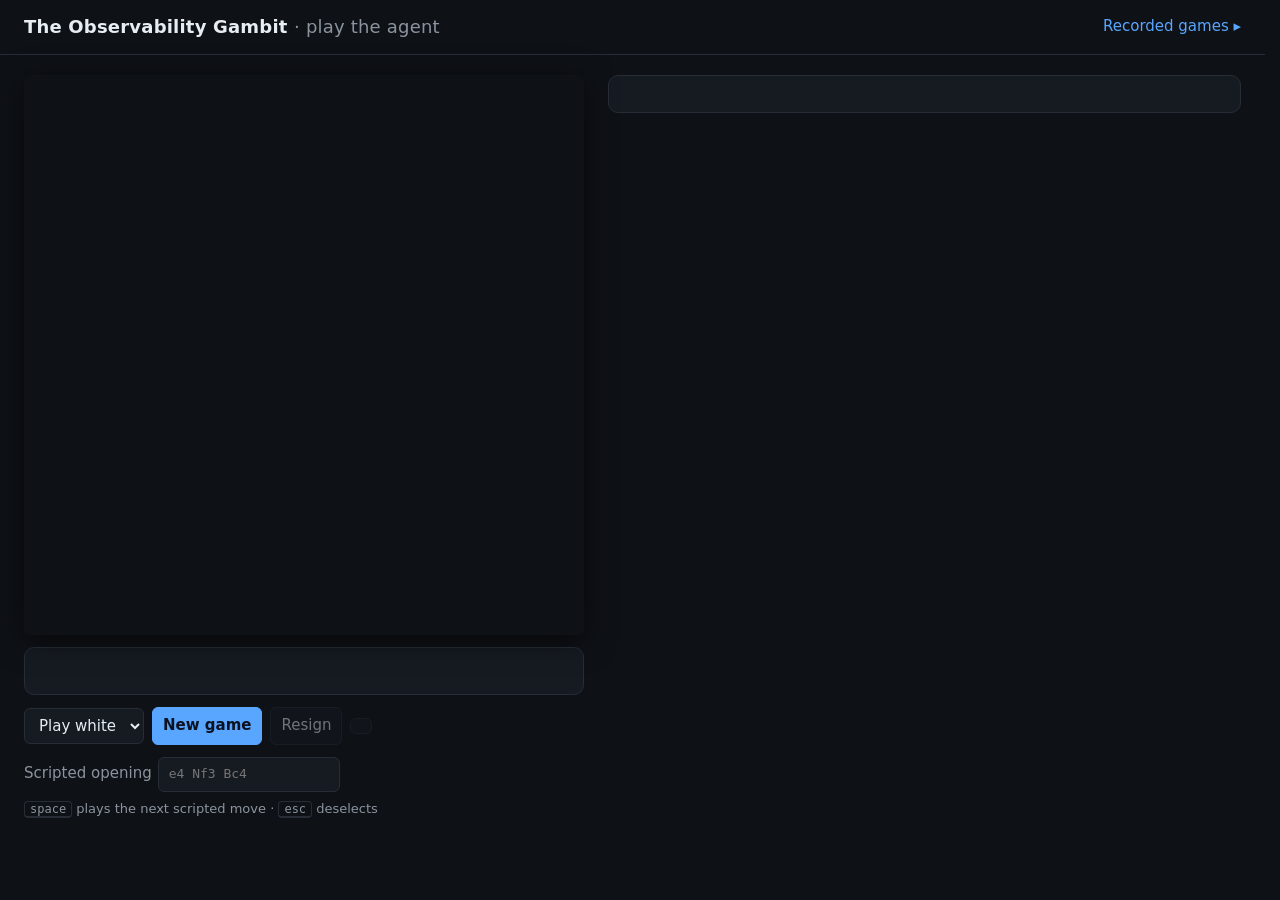
==== internal/web/static/live.html @ bf9d66a7 "feat(live): shared-deployment limits, model choice, player label and /healthz Human mode gains, all " ====
<!doctype html>
<html lang="en">
<head>
<meta charset="utf-8">
<meta name="viewport" content="width=device-width, initial-scale=1">
<title>Observability Gambit · play the agent</title>
<style>
  html { scrollbar-gutter: stable; }
  :root {
    --bg: #0e1116; --panel: #161b22; --line: #262d36; --text: #e6edf3; --muted: #8b949e;
    --light-sq: #d9d4c7; --dark-sq: #7a8b6f; --accent: #58a6ff;
    --best: #3fb950; --good: #8fbc8f; --inaccuracy: #e3b341; --mistake: #f0883e; --blunder: #f85149;
  }
  * { box-sizing: border-box; }
  body { margin: 0; background: var(--bg); color: var(--text); font: 15px/1.45 ui-sans-serif, system-ui, -apple-system, "Segoe UI", sans-serif; }
  header { display: flex; align-items: center; gap: 12px 16px; padding: 14px 24px; border-bottom: 1px solid var(--line); flex-wrap: wrap; }
  h1 { font-size: 18px; margin: 0; letter-spacing: .2px; }
  h1 span { color: var(--muted); font-weight: 400; }
  select, button, input[type=text] { background: var(--panel); color: var(--text); border: 1px solid var(--line); border-radius: 6px; padding: 7px 10px; font: inherit; }
  button, select { cursor: pointer; }
  button:hover:not(:disabled), select:hover { border-color: var(--accent); }
  button:disabled { opacity: .45; cursor: default; }
  button.primary { background: var(--accent); color: #0b1220; border-color: var(--accent); font-weight: 600; }
  button.danger:hover:not(:disabled) { border-color: var(--blunder); color: var(--blunder); }
  input[type=text] { width: 14em; font-family: ui-monospace, SFMono-Regular, Menlo, monospace; font-size: 13px; }
  a.link { color: var(--accent); text-decoration: none; }
  a.link:hover { text-decoration: underline; }
  .badge { padding: 2px 8px; border-radius: 999px; font-size: 12px; font-weight: 600; text-transform: uppercase; letter-spacing: .5px; }
  .mock { background: #5a1e1e; color: #ffb3ad; }
  .muted { color: var(--muted); }
  .spacer { margin-left: auto; }
  main { display: grid; grid-template-columns: min(560px, 100%) minmax(0, 1fr); gap: 24px; padding: 20px 24px; }
  @media (max-width: 900px) { main { grid-template-columns: minmax(0, 1fr); } }

  #board { position: relative; display: grid; grid-template-columns: repeat(8, minmax(0, 1fr)); grid-template-rows: repeat(8, minmax(0, 1fr)); aspect-ratio: 1; width: 100%; container-type: inline-size; border-radius: 6px; overflow: hidden; box-shadow: 0 6px 30px #0008; }
  .sq { position: relative; display: flex; align-items: center; justify-content: center; font-size: 9.5cqw; user-select: none; }
  .sq.l { background: var(--light-sq); } .sq.d { background: var(--dark-sq); }
  .sq.mine.can { cursor: pointer; }
  .sq.last::after { content: ""; position: absolute; inset: 0; background: #f7e36a66; }
  .sq.sel::after { content: ""; position: absolute; inset: 0; background: #58a6ff88; }
  .sq.target { cursor: pointer; }
  .sq.target::before { content: ""; position: absolute; width: 28%; height: 28%; border-radius: 50%; background: #0b122055; z-index: 3; }
  .sq.target.cap::before { width: 90%; height: 90%; background: none; border: 5px solid #0b122055; }
  .sq.hint::before { content: ""; position: absolute; inset: 3px; border: 4px solid var(--accent); border-radius: 4px; z-index: 2; animation: pulse 1.4s ease-in-out infinite; }
  @keyframes pulse { 50% { opacity: .25; } }
  @media (prefers-reduced-motion: reduce) { .sq.hint::before { animation: none; } }
  .pc { position: relative; z-index: 1; line-height: 1; }
  .pc.w { color: #fff; text-shadow: 0 0 2px #000, 0 0 2px #000, 0 1px 3px #000c; }
  .pc.b { color: #111; text-shadow: 0 0 2px #fff6; }
  .coord { position: absolute; font-size: 11px; color: #0007; left: 3px; top: 1px; font-weight: 600; }
  #board.locked .sq { cursor: default; }
  #promo { position: absolute; inset: 0; z-index: 10; display: flex; align-items: center; justify-content: center; gap: 10px; background: #0b122088; }
  #promo[hidden] { display: none; }
  #promo button { font-size: 9cqw; line-height: 1; padding: 6px 14px; }

  .status { margin-top: 12px; padding: 12px 14px; border-radius: 10px; border: 1px solid var(--line); background: var(--panel); min-height: 3.2em; }
  .status .big { font-size: 20px; font-weight: 700; }
  .status.you { border-color: var(--accent); }
  .status.think { border-color: var(--mistake); }
  .status.over { border-color: var(--best); }
  .status.bad { border-color: var(--blunder); background: #f851491a; }
  .controls { display: flex; gap: 8px; margin-top: 12px; align-items: center; flex-wrap: wrap; }
  .controls label { display: inline-flex; gap: 6px; align-items: center; }

  .panel { background: var(--panel); border: 1px solid var(--line); border-radius: 10px; padding: 18px; min-width: 0; overflow-wrap: anywhere; }
  .movehead { display: flex; align-items: baseline; gap: 12px; flex-wrap: wrap; }
  .san { font-size: 34px; font-weight: 700; }
  .who { color: var(--muted); }
  .cls { font-size: 13px; padding: 3px 10px; border-radius: 999px; font-weight: 700; text-transform: uppercase; color: #0b1220; }
  .cls.pending { background: transparent; color: var(--muted); border: 1px dashed var(--line); animation: pulse 1.4s ease-in-out infinite; }
  .clock { font-size: 40px; font-weight: 700; font-variant-numeric: tabular-nums; }
  .bar { position: relative; height: 12px; background: #0b0f14; border-radius: 6px; overflow: hidden; border: 1px solid var(--line); margin: 8px 0 14px; }
  .bar i { position: absolute; inset: 0 auto 0 0; background: var(--accent); width: 0; transition: width .2s linear; }
  .bar.warn i { background: var(--mistake); } .bar.crit i { background: var(--blunder); }
  .chips { display: flex; flex-wrap: wrap; gap: 6px; margin: 8px 0 14px; }
  .chip { background: #0b0f14; border: 1px solid var(--line); border-radius: 6px; padding: 4px 8px; font-size: 13px; font-variant-numeric: tabular-nums; }
  .chip b { color: var(--muted); font-weight: 500; margin-right: 4px; }
  .chip.hot { border-color: var(--mistake); color: var(--mistake); }
  .reasoning { white-space: pre-wrap; overflow-wrap: anywhere; background: #0b0f14; border: 1px solid var(--line); border-radius: 8px; padding: 10px 12px; max-height: 180px; overflow: auto; font: 13px/1.5 ui-monospace, SFMono-Regular, Menlo, monospace; color: #c9d1d9; }
  .callout { margin: 10px 0; padding: 10px 12px; border-radius: 8px; border: 1px solid var(--mistake); background: #f0883e1a; }
  .callout.bad { border-color: var(--blunder); background: #f851491a; }
  .traceid { font: 12px ui-monospace, SFMono-Regular, Menlo, monospace; color: var(--muted); }
  a.trace { color: var(--accent); text-decoration: none; font-weight: 600; }
  a.trace:hover { text-decoration: underline; }
  .trace.wait { color: var(--muted); font-weight: 500; }

  .moves { margin-top: 18px; display: grid; grid-template-columns: 3em 1fr 1fr; gap: 2px 8px; font-size: 14px; }
  .moves .n { color: var(--muted); text-align: right; }
  .moves button { text-align: left; padding: 3px 8px; border-radius: 6px; border-color: transparent; background: transparent; font-variant-numeric: tabular-nums; }
  .moves button.agent { cursor: pointer; } .moves button.human { cursor: default; }
  .moves button.sel { border-color: var(--accent); }
  .dot { display: inline-block; width: 9px; height: 9px; border-radius: 50%; margin-right: 6px; background: var(--muted); }

  #toast { position: fixed; left: 50%; bottom: 24px; transform: translateX(-50%); max-width: min(520px, 92vw); padding: 10px 16px; border-radius: 8px; background: #3a1414; border: 1px solid var(--blunder); color: #ffd7d3; z-index: 20; }
  #toast.info { background: #12243a; border-color: var(--accent); color: #cfe4ff; }
  #toast[hidden] { display: none; }
  #conn { padding: 8px 24px; background: #5a3a12; color: #ffd9a8; border-bottom: 1px solid var(--mistake); }
  #conn[hidden] { display: none; }
  kbd { border: 1px solid var(--line); border-bottom-width: 2px; border-radius: 4px; padding: 0 5px; font-size: 12px; color: var(--muted); }
</style>
</head>
<body>
<header>
  <h1>The Observability Gambit <span>· play the agent</span></h1>
  <span id="modelBadge" class="muted"></span>
  <span id="mockBadge" class="badge mock" hidden>Mock model · not a result</span>
  <a class="link spacer" href="index.html">Recorded games ▸</a>
</header>
<div id="conn" role="alert" hidden></div>

<main>
  <div>
    <div id="board" aria-label="Chess board" class="locked"><div id="promo" hidden></div></div>
    <div id="status" class="status" role="status" aria-live="polite"></div>
    <div class="controls">
      <select id="color" aria-label="Your colour"><option value="white">Play white</option><option value="black">Play black</option></select>
      <select id="model" aria-label="Which model you play against" hidden></select>
      <button id="newGame" class="primary">New game</button>
      <button id="resign" class="danger" disabled>Resign</button>
      <button id="scripted" disabled></button>
    </div>
    <div class="controls">
      <label class="muted">Scripted opening <input type="text" id="script" placeholder="e4 Nf3 Bc4" aria-label="Scripted opening moves"></label>
      <span class="muted" style="font-size:13px"><kbd>space</kbd> plays the next scripted move · <kbd>esc</kbd> deselects</span>
    </div>
  </div>

  <div>
    <div class="panel" id="panel"></div>
    <div class="moves" id="moves"></div>
  </div>
</main>
<div id="toast" hidden role="alert"></div>

<script>
const START = "rnbqkbnr/pppppppp/8/8/8/8/PPPPPPPP/RNBQKBNR w KQkq - 0 1";
const GLYPH = { k: "♚", q: "♛", r: "♜", b: "♝", n: "♞", p: "♟" };
const CLASS_COLOR = { best: "var(--best)", good: "var(--good)", inaccuracy: "var(--inaccuracy)", mistake: "var(--mistake)", blunder: "var(--blunder)" };
const EVENTS = ["game_started", "human_turn", "human_moved", "agent_thinking", "agent_progress", "agent_moved", "agent_graded", "game_over", "game_saved", "notice", "error"];
const $ = (s) => document.querySelector(s);
const esc = (s) => String(s ?? "").replace(/[&<>"]/g, c => ({ "&": "&amp;", "<": "&lt;", ">": "&gt;", '"': "&quot;" }[c]));

let cfg = {}, live = {};
let S = fresh();
let es = null;

function fresh() {
  return { id: null, humanColor: "white", agentColor: "black", fen: START, legal: {}, myTurn: false, sel: null, last: null,
           plies: [], agent: {}, graded: {}, thinking: null, follow: true, picked: null, hint: null, scripted: "",
           over: null, saved: null, error: null, timeoutMS: 0, sending: false };
}

async function init() {
  cfg = await (await fetch("api/config")).json();
  live = cfg.live || {};
  if (!live.info) {
    $("#status").innerHTML = `<div class="big">Human mode is off</div><div class="muted">Start the server with <code>gambit serve --live</code> (see the README) to play the agent.</div>`;
    $("#newGame").disabled = true; $("#color").disabled = true; $("#script").disabled = true;
    renderBoard(); return;
  }
  const models = live.info.models || [];
  if (models.length > 1) {
    // A shared deployment offers an allow-list: the player picks the opponent per game.
    const sel = $("#model");
    sel.innerHTML = models.map(m => `<option value="${esc(m.id)}">Play against ${esc(m.label)}</option>`).join("");
    sel.value = live.info.default_model;
    sel.hidden = false;
    const tip = () => { const m = models.find(x => x.id === sel.value); $("#modelBadge").textContent = m ? `${m.provider} / ${m.model}` : ""; };
    sel.addEventListener("change", tip); tip();
  } else {
    $("#modelBadge").textContent = `${live.info.provider} / ${live.info.model}`;
  }
  if (live.info.mock) $("#mockBadge").hidden = false;
  $("#script").value = (live.info.script || []).join(" ");
  const q = new URLSearchParams(location.search);
  if (q.get("game")) connect(q.get("game"));
  else { renderBoard(); render(); say("Press <b>New game</b> to start.", ""); }
  setInterval(tick, 250);
}

// ---------- server communication ----------

async function api(path, body) {
  const r = await fetch(path, { method: "POST", headers: { "Content-Type": "application/json" }, body: JSON.stringify(body || {}) });
  let j = {};
  try { j = await r.json(); } catch (_) {}
  if (!r.ok) throw Object.assign(new Error(j.error || r.statusText), { status: r.status });
  return j;
}

async function newGame() {
  const tokens = $("#script").value.split(/[\s,]+/).filter(Boolean);
  $("#newGame").disabled = true;
  try {
    const body = { human_color: $("#color").value, script: tokens };
    if (!$("#model").hidden) body.model = $("#model").value;
    const j = await api("api/live/new", body);
    connect(j.id);
  } catch (e) {
    // 409: someone else is playing (the server is exclusive); 429: a game limit is used up.
    toast(e.status === 409 ? "Someone is playing right now. Try again when their game ends." : "Could not start a game: " + e.message);
  }
  $("#newGame").disabled = false;
}

function connect(id) {
  if (es) es.close();
  S = fresh(); S.id = id;
  const u = new URL(location); u.searchParams.set("game", id); history.replaceState(null, "", u);
  es = new EventSource("api/live/events?id=" + encodeURIComponent(id));
  for (const t of EVENTS) es.addEventListener(t, ev => { handle(t, JSON.parse(ev.data)); });
  es.onopen = () => showConn("");
  es.onerror = () => {
    if (S.saved) return;
    if (es.readyState === EventSource.CLOSED) showConn("The stage server closed the connection. The game is saved on the server: start a new game, or open it from Recorded games.");
    else showConn("Connection to the stage server lost. Reconnecting…");
  };
  renderBoard(); render();
}

function showConn(msg) { const c = $("#conn"); c.hidden = !msg; c.textContent = msg; }

// ---------- events ----------

function handle(type, d) {
  switch (type) {
    case "game_started":
      S.model = d.model_label || d.model; $("#modelBadge").textContent = `${d.provider} / ${d.model}`;
      S.humanColor = d.human_color; S.agentColor = d.agent_color; S.fen = d.start_fen; S.timeoutMS = d.move_timeout_ms;
      $("#color").value = d.human_color;
      break;
    case "human_turn":
      S.fen = d.fen; S.legal = {}; S.sel = null; S.picked = null; S.sending = false;
      for (const u of d.legal) (S.legal[u.slice(0, 2)] ||= []).push(u);
      S.myTurn = true; S.scripted = d.scripted || ""; S.hint = d.scripted_uci || null; S.thinking = null;
      break;
    case "human_moved":
      S.plies.push({ ply: d.ply, san: d.san, uci: d.uci, by: "human" });
      S.fen = d.fen_after; S.last = d.uci; S.myTurn = false; S.sel = null; S.hint = null; S.scripted = ""; S.sending = false;
      break;
    case "agent_thinking":
      S.thinking = { ply: d.ply, trace_id: d.trace_id, started: d.started_ms, timeout: d.timeout_ms, chat_calls: 0, tool_calls: 0, input_tokens: 0, output_tokens: 0, illegal_attempts: 0 };
      S.myTurn = false; S.follow = true; S.picked = null;
      break;
    case "agent_progress":
      if (S.thinking && S.thinking.ply === d.ply) Object.assign(S.thinking, d);
      break;
    case "agent_moved":
      S.plies.push({ ply: d.ply, san: d.san, uci: d.uci, by: "agent" });
      S.agent[d.ply] = d; S.fen = d.fen_after; S.last = d.uci; S.thinking = null; S.follow = true; S.picked = null;
      break;
    case "agent_graded":
      if (S.agent[d.ply]) S.agent[d.ply].grade = d;
      S.graded[d.ply] = Date.now();
      break;
    case "game_over": S.over = d; S.myTurn = false; S.thinking = null; S.hint = null; S.scripted = ""; break;
    case "game_saved": S.saved = d; if (es) es.close(); showConn(""); break;
    case "notice": toast(d.message, d.level === "info" ? "info" : ""); break;
    case "error": S.error = d.message; S.myTurn = false; S.thinking = null; break;
  }
  render();
}

// ---------- board ----------

function expand(row) { const out = []; for (const ch of row) { if (/\d/.test(ch)) out.push(...".".repeat(+ch)); else out.push(ch); } return out; }
const flip = () => S.humanColor === "black";
const isMine = (c) => c !== "." && (c === c.toUpperCase()) === (S.humanColor === "white");

function renderBoard() {
  const board = $("#board"), promo = $("#promo");
  const rows = S.fen.split(" ")[0].split("/");
  const lastSq = S.last ? [S.last.slice(0, 2), S.last.slice(2, 4)] : [];
  const targets = S.sel ? (S.legal[S.sel] || []).map(u => u.slice(2, 4)) : [];
  const hint = S.myTurn && S.hint ? [S.hint.slice(0, 2), S.hint.slice(2, 4)] : [];
  const html = [];
  for (let vr = 0; vr < 8; vr++) {
    const r = flip() ? 7 - vr : vr;
    const cells = expand(rows[r]);
    for (let vf = 0; vf < 8; vf++) {
      const f = flip() ? 7 - vf : vf;
      const sq = "abcdefgh"[f] + (8 - r), c = cells[f];
      const cls = ["sq", (r + f) % 2 === 0 ? "l" : "d"];
      if (lastSq.includes(sq)) cls.push("last");
      if (S.sel === sq) cls.push("sel");
      if (targets.includes(sq)) cls.push("target", c !== "." ? "cap" : "x");
      if (hint.includes(sq)) cls.push("hint");
      if (S.myTurn && isMine(c) && S.legal[sq]) cls.push("mine", "can");
      let inner = "";
      if (vf === 0) inner += `<span class="coord">${8 - r}</span>`;
      if (c !== ".") inner += `<span class="pc ${c === c.toUpperCase() ? "w" : "b"}">${GLYPH[c.toLowerCase()]}︎</span>`;
      html.push(`<div class="${cls.join(" ")}" data-sq="${sq}" role="button" aria-label="${sq}">${inner}</div>`);
    }
  }
  board.classList.toggle("locked", !S.myTurn);
  board.innerHTML = html.join("");
  board.appendChild(promo);
  board.querySelectorAll(".sq").forEach(el => el.onclick = () => clickSquare(el.dataset.sq));
}

function pieceAt(sq) {
  const rows = S.fen.split(" ")[0].split("/");
  return expand(rows[8 - +sq[1]])["abcdefgh".indexOf(sq[0])];
}

function clickSquare(sq) {
  if (!S.myTurn || S.sending) return;
  const piece = pieceAt(sq);
  if (S.sel && sq !== S.sel) {
    const moves = (S.legal[S.sel] || []).filter(u => u.slice(2, 4) === sq);
    if (moves.length) {
      if (moves.length > 1) return askPromotion(S.sel, sq, moves);   // four promotion choices
      return send(moves[0]);
    }
  }
  if (isMine(piece) && S.legal[sq]) { S.sel = S.sel === sq ? null : sq; }
  else {
    if (S.sel) toast(`That move isn't legal: ${S.sel}→${sq}.`);   // rejected in the UI, nothing is sent
    S.sel = null;
  }
  renderBoard();
}

function askPromotion(from, to, moves) {
  const p = $("#promo");
  const white = S.humanColor === "white";
  p.innerHTML = moves.map(u => `<button data-u="${u}" aria-label="Promote to ${u[4]}"><span class="pc ${white ? "w" : "b"}">${GLYPH[{ q: "q", r: "r", b: "b", n: "n" }[u[4]]]}</span></button>`).join("");
  p.hidden = false;
  p.querySelectorAll("button").forEach(b => b.onclick = (e) => { e.stopPropagation(); p.hidden = true; send(b.dataset.u); });
}

async function send(uci) {
  S.sending = true; $("#promo").hidden = true;
  say("Sending your move…", "");
  try {
    await api("api/live/move", { id: S.id, move: uci });
    // The board updates when the server confirms with human_moved.
  } catch (e) {
    S.sending = false; S.sel = null;
    toast(e.status === 422 ? "Illegal move, the server refused it: " + e.message : e.message);
    render();
  }
}

// ---------- panels ----------

function say(html, cls) { const s = $("#status"); s.className = "status " + (cls || ""); s.innerHTML = html; }

function render() {
  renderBoard(); renderStatus(); renderPanel(); renderMoves();
  $("#resign").disabled = !S.id || !!S.over || !!S.error;
  const sc = $("#scripted");
  sc.disabled = !(S.myTurn && S.scripted && !S.sending);
  sc.textContent = S.scripted ? `▶ Play scripted move: ${S.scripted}` : "No scripted move";
}

function resultText() {
  const r = S.over.result, hw = S.humanColor === "white";
  if (S.over.method === "Resignation") return r === "1-0" === hw ? "The agent resigned" : "You resigned";
  if (r === "1/2-1/2") return "Draw";
  if (r === "*") return S.over.method === "Abandoned" ? "Game abandoned" : "Game stopped";
  return (r === "1-0") === hw ? "You won" : "The agent won";
}

function renderStatus() {
  if (!S.id) return;
  if (S.error) return say(`<div class="big">Something went wrong</div><div>${esc(S.error)}</div><div class="muted">The recorded games still work: <a class="link" href="index.html">open them</a>.</div>`, "bad");
  if (S.over) {
    const link = S.saved && S.saved.saved ? ` · <a class="link" href="index.html?game=${encodeURIComponent(S.id)}">Replay this game with its risk timeline ▸</a>` : (S.saved ? "" : ` <span class="muted">· saving…</span>`);
    return say(`<div class="big">${esc(resultText())}</div><div>${esc(S.over.method)} after ${S.over.plies} plies${S.saved ? ` · ${S.saved.blunders} agent blunders, ${S.saved.mistakes} mistakes` : ""}${link}</div>`, "over");
  }
  if (S.thinking) return say(`<div class="big">The agent is thinking…</div><div class="muted">${S.timeoutMS ? `It has ${(S.timeoutMS / 1000).toFixed(0)}s per move; after that a random legal move is played.` : "No time limit is set."}</div>`, "think");
  if (S.myTurn) return say(`<div class="big">Your move</div><div class="muted">${S.sel ? "Pick a highlighted square." : "Click a piece, then where it goes."}</div>`, "you");
  if (S.sending) return say(`<div class="big">Sending your move…</div>`, "");
  return say(`<div class="big">Waiting…</div>`, "");
}

function chip(k, v, hot) { return `<span class="chip ${hot ? "hot" : ""}"><b>${k}</b>${v}</span>`; }

function traceSlot(ply) {
  const a = S.agent[ply];
  if (!a || !cfg.trace_url) return "";
  const delay = live.trace_delay_ms || 0;
  const href = cfg.trace_url.replace("{trace_id}", a.trace_id);
  const since = S.graded[ply];
  const wait = since ? Math.max(0, since + delay - Date.now()) : delay;
  if (!since || wait > 0) return `<span class="trace wait">Open trace · ready in ~${Math.ceil(wait / 1000)}s</span>`;
  return `<a class="trace" target="_blank" rel="noopener" href="${esc(href)}">Open trace ↗</a>`;
}

function renderPanel() {
  const p = $("#panel");
  if (!S.id) { p.innerHTML = `<div class="muted">Play the agent. Every move it makes is a trace: latency, tokens, tool calls and retries, graded by Stockfish.</div>`; return; }
  if (S.thinking) {
    const t = S.thinking;
    p.innerHTML = `<div class="movehead"><div class="san">Move ${Math.ceil(t.ply / 2)}${t.ply % 2 === 0 ? "…" : "."}</div><span class="who">agent · ${esc(S.model || live.info.model)}</span></div>
      <div class="clock" id="clock">0.0s</div>
      <div class="bar" id="bar"><i></i></div>
      <div class="chips" id="liveChips"></div>
      <div class="traceid">trace ${esc(t.trace_id)}</div>`;
    tick(); return;
  }
  const ply = S.picked ?? lastAgentPly();
  const a = ply && S.agent[ply];
  if (!a) {
    p.innerHTML = S.over || S.error ? `<div class="muted">No agent move to show.</div>` : `<div class="muted">The agent's moves appear here, with their telemetry.</div>`;
    return;
  }
  const g = a.grade;
  let h = `<div class="movehead"><div class="san">${a.move_number}${a.color === "black" ? "…" : "."} ${esc(a.san)}</div>
    ${g ? `<span class="cls" style="background:${CLASS_COLOR[g.class]}">${esc(g.class)}</span>` : `<span class="cls pending">grading…</span>`}
    <span class="who">agent · ${esc(S.model || live.info.model)}</span><span style="margin-left:auto" id="traceSlot">${traceSlot(ply)}</span></div>`;
  if (a.timed_out) h += `<div class="callout bad"><b>Timed out.</b> The agent did not answer within ${(S.timeoutMS / 1000).toFixed(0)}s, so a random legal move was played. The trace is flagged <code>error.type=timeout</code>.</div>`;
  else if (a.fallback) h += `<div class="callout"><b>Fallback move.</b> The agent never produced a legal move, so a random one was played.</div>`;
  if (g && ["mistake", "blunder", "inaccuracy"].includes(g.class)) {
    h += `<p class="muted" style="margin:6px 0 0">Engine preferred <b style="color:var(--text)">${esc(g.best_move)}</b> · win chance dropped ${(g.win_chance_drop * 50).toFixed(0)} points · eval ${fmtCP(g.eval_before_cp)} → ${fmtCP(g.eval_after_cp)}</p>`;
  }
  h += `<div class="chips">${chip("latency", (a.latency_ms / 1000).toFixed(2) + "s")}${chip("chat calls", a.chat_calls, a.chat_calls > 1)}
    ${chip("in tok", a.input_tokens)}${chip("out tok", a.output_tokens)}${a.reasoning_tokens ? chip("reasoning tok", a.reasoning_tokens) : ""}
    ${chip("tool calls", a.tool_calls)}${chip("illegal tries", a.illegal_attempts, a.illegal_attempts > 0)}
    ${a.finish_length ? chip("finish", "length", true) : ""}${a.fallback && !a.timed_out ? chip("fallback", "random move", true) : ""}
    ${chip("legal moves", a.legal_move_count)}</div>`;
  if (a.reasoning) h += `<div class="reasoning">${esc(a.reasoning)}</div>`;
  p.innerHTML = h;
}

function lastAgentPly() { for (let i = S.plies.length - 1; i >= 0; i--) if (S.plies[i].by === "agent") return S.plies[i].ply; return null; }
function fmtCP(cp) { if (Math.abs(cp) >= 9000) return cp > 0 ? "+M" : "-M"; return (cp >= 0 ? "+" : "") + (cp / 100).toFixed(1); }

function renderMoves() {
  const m = $("#moves");
  const rows = [];
  for (let i = 0; i < S.plies.length; i += 2) {
    const cell = (pl) => {
      if (!pl) return "<span></span>";
      const g = S.agent[pl.ply] && S.agent[pl.ply].grade;
      const dot = pl.by === "agent" ? `<span class="dot" style="background:${g ? CLASS_COLOR[g.class] : "var(--muted)"}"></span>` : "";
      const sel = pl.by === "agent" && (S.picked ?? lastAgentPly()) === pl.ply && !S.thinking ? "sel" : "";
      return `<button class="${pl.by} ${sel}" ${pl.by === "agent" ? `data-ply="${pl.ply}"` : "tabindex=-1"}>${dot}${esc(pl.san)}</button>`;
    };
    rows.push(`<span class="n">${i / 2 + 1}.</span>${cell(S.plies[i])}${cell(S.plies[i + 1])}`);
  }
  m.innerHTML = rows.join("");
  m.querySelectorAll("button[data-ply]").forEach(b => b.onclick = () => { S.picked = +b.dataset.ply; S.thinking ? null : render(); });
}

// The thinking clock and the trace-ready countdown tick on their own, so the
// screen visibly moves even when the server is quiet.
function tick() {
  if (S.thinking) {
    const t = S.thinking, el = Math.max(0, Date.now() - t.started);
    const c = $("#clock");
    if (c) {
      c.textContent = (el / 1000).toFixed(1) + "s" + (t.timeout ? ` / ${(t.timeout / 1000).toFixed(0)}s` : "");
      const bar = $("#bar");
      if (t.timeout) { bar.firstElementChild.style.width = Math.min(100, 100 * el / t.timeout) + "%"; bar.className = "bar " + (el > .9 * t.timeout ? "crit" : el > .7 * t.timeout ? "warn" : ""); }
      $("#liveChips").innerHTML = chip("chat calls so far", t.chat_calls, t.chat_calls > 1) + chip("in tok", t.input_tokens) + chip("out tok", t.output_tokens) +
        chip("tool calls", t.tool_calls) + chip("illegal tries", t.illegal_attempts, t.illegal_attempts > 0);
    }
    // The server enforces the cap; if its answer is overdue, say so instead of freezing.
    if (t.timeout && el > t.timeout + 4000) showConn(`No answer from the stage server for ${(el / 1000).toFixed(0)}s (limit ${(t.timeout / 1000).toFixed(0)}s). If this does not clear, press New game; the recorded games still work.`);
    else if ($("#conn").textContent.startsWith("No answer")) showConn("");
  } else if ($("#conn").textContent.startsWith("No answer")) showConn("");
  const slot = $("#traceSlot");
  if (slot) { const ply = S.picked ?? lastAgentPly(); if (ply) slot.innerHTML = traceSlot(ply); }
}

let toastTimer = null;
function toast(msg, kind) {
  const t = $("#toast"); t.textContent = msg; t.className = kind || ""; t.hidden = false;
  clearTimeout(toastTimer); toastTimer = setTimeout(() => t.hidden = true, 4500);
}

async function resign() {
  if (!S.id || S.over) return;
  try { await api("api/live/resign", { id: S.id }); } catch (e) { toast(e.message); }
}
function playScripted() { if (S.myTurn && S.scripted && !S.sending) send(S.hint || S.scripted); }

$("#newGame").onclick = newGame;
$("#resign").onclick = resign;
$("#scripted").onclick = playScripted;
document.addEventListener("keydown", e => {
  if (["INPUT", "SELECT", "TEXTAREA"].includes(e.target.tagName)) return;
  if (e.key === " " || e.key === "Enter") { if (S.myTurn && S.scripted) { e.preventDefault(); playScripted(); } }
  else if (e.key === "Escape") { S.sel = null; $("#promo").hidden = true; renderBoard(); }
});
init();
</script>
</body>
</html>
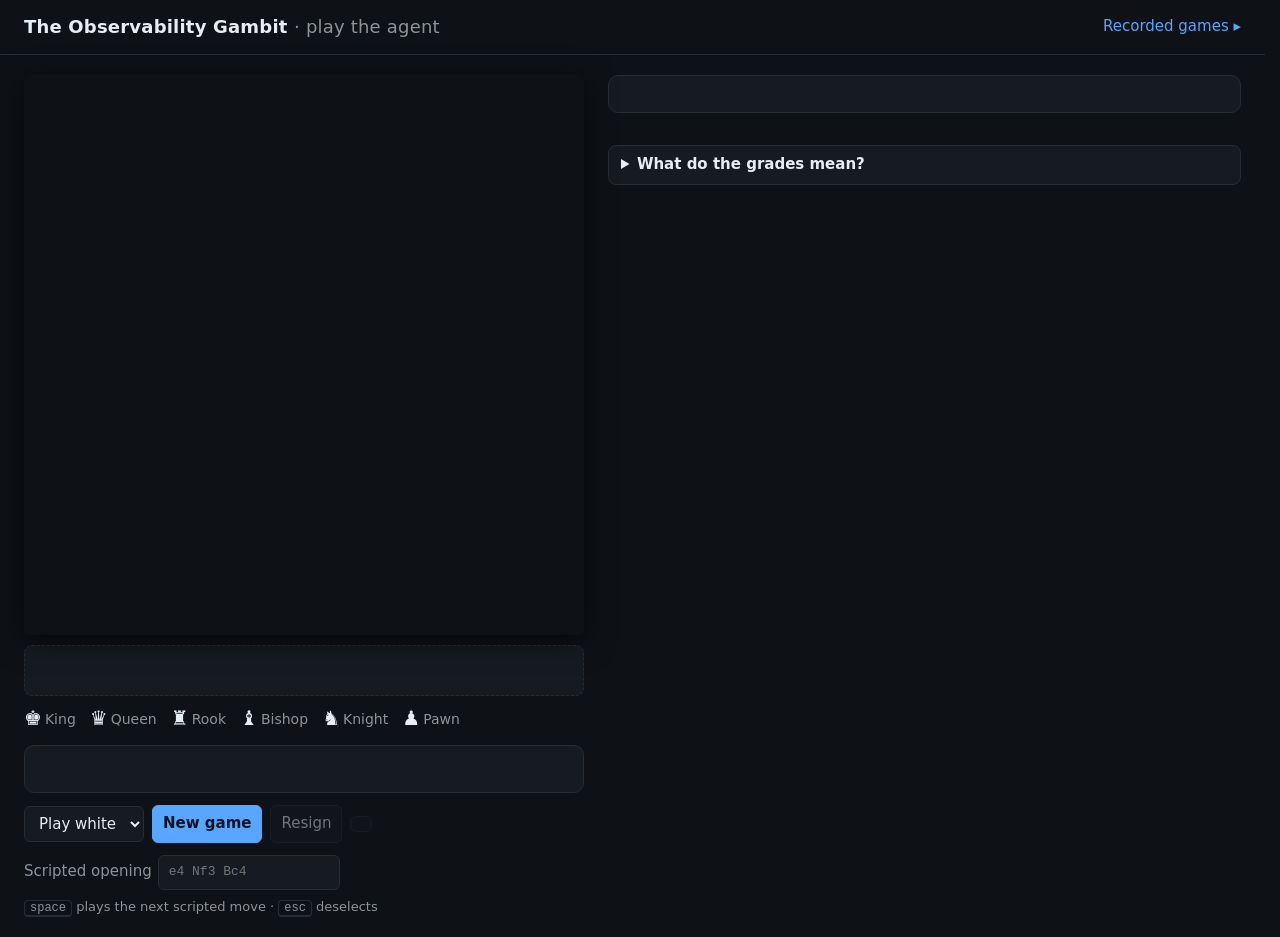
==== commit 3145ee4d: "feat(live): grade and explain the human's moves in plain language Human mode graded only the agent's" ====
--- a/internal/web/static/live.html
+++ b/internal/web/static/live.html
@@ -51,7 +51,36 @@
   #board.locked .sq { cursor: default; }
   #promo { position: absolute; inset: 0; z-index: 10; display: flex; align-items: center; justify-content: center; gap: 10px; background: #0b122088; }
   #promo[hidden] { display: none; }
-  #promo button { font-size: 9cqw; line-height: 1; padding: 6px 14px; }
+  #promo button { font-size: 9cqw; line-height: 1; padding: 6px 14px; display: flex; flex-direction: column; align-items: center; gap: 4px; }
+  #promo .pn { font-size: 14px; font-weight: 600; color: var(--text); }
+  /* Squares named by the move being read (hover, focus or tap): blue where it starts, orange where it lands. */
+  .sq.hl-from { box-shadow: inset 0 0 0 5px #58a6ff; }
+  .sq.hl-to { box-shadow: inset 0 0 0 5px #f0883e; background-image: linear-gradient(#f0883e44, #f0883e44); }
+  .sq.hl-from.hl-to { box-shadow: inset 0 0 0 5px #f0883e; }
+
+  .tip { margin-top: 10px; padding: 8px 12px; border-radius: 8px; border: 1px dashed var(--line); background: var(--panel); min-height: 3.4em; font-size: 15px; }
+  .tip.on { border-style: solid; border-color: var(--accent); }
+  .tip .key { color: var(--muted); font-size: 13px; }
+  .tip i { display: inline-block; width: 11px; height: 11px; border-radius: 3px; vertical-align: -1px; margin-right: 3px; }
+  .pkey { display: flex; flex-wrap: wrap; gap: 4px 14px; margin-top: 8px; font-size: 14px; color: var(--muted); }
+  .pkey b { color: var(--text); font-size: 20px; font-weight: 400; margin-right: 3px; vertical-align: -1px; }
+  [data-from] { cursor: pointer; }
+  b[data-from], .mv { text-decoration: underline dotted var(--muted); text-underline-offset: 3px; }
+  .pg { margin-right: 4px; }
+
+  .coach { margin-top: 12px; padding: 12px 14px; border-radius: 10px; border: 1px solid var(--line); background: var(--panel); border-left: 6px solid var(--muted); }
+  .coach[hidden] { display: none; }
+  .coach .head { display: flex; align-items: baseline; gap: 8px 12px; flex-wrap: wrap; }
+  .coach .title { font-size: 13px; color: var(--muted); text-transform: uppercase; letter-spacing: .5px; }
+  .coach .what { font-size: 22px; font-weight: 700; }
+  .coach p { margin: 8px 0 0; }
+  .coach .better { font-size: 17px; }
+  .coach .cost { font-weight: 600; }
+  .gradeNote { margin: 6px 0 0; color: var(--muted); font-size: 14px; }
+  details.legend { margin-top: 14px; border: 1px solid var(--line); border-radius: 8px; padding: 8px 12px; background: var(--panel); }
+  details.legend summary { cursor: pointer; font-weight: 600; }
+  details.legend dl { margin: 8px 0 0; display: grid; grid-template-columns: max-content 1fr; gap: 6px 12px; font-size: 14px; }
+  details.legend dt { font-weight: 700; } details.legend dd { margin: 0; color: var(--muted); }
 
   .status { margin-top: 12px; padding: 12px 14px; border-radius: 10px; border: 1px solid var(--line); background: var(--panel); min-height: 3.2em; }
   .status .big { font-size: 20px; font-weight: 700; }
@@ -87,7 +116,7 @@
   .moves { margin-top: 18px; display: grid; grid-template-columns: 3em 1fr 1fr; gap: 2px 8px; font-size: 14px; }
   .moves .n { color: var(--muted); text-align: right; }
   .moves button { text-align: left; padding: 3px 8px; border-radius: 6px; border-color: transparent; background: transparent; font-variant-numeric: tabular-nums; }
-  .moves button.agent { cursor: pointer; } .moves button.human { cursor: default; }
+  .moves button { cursor: pointer; }
   .moves button.sel { border-color: var(--accent); }
   .dot { display: inline-block; width: 9px; height: 9px; border-radius: 50%; margin-right: 6px; background: var(--muted); }
 
@@ -111,7 +140,12 @@
 <main>
   <div>
     <div id="board" aria-label="Chess board" class="locked"><div id="promo" hidden></div></div>
+    <div id="tip" class="tip" aria-live="polite"></div>
+    <div class="pkey" aria-label="What the pieces are called">
+      <span><b>♚</b>King</span><span><b>♛</b>Queen</span><span><b>♜</b>Rook</span><span><b>♝</b>Bishop</span><span><b>♞</b>Knight</span><span><b>♟</b>Pawn</span>
+    </div>
     <div id="status" class="status" role="status" aria-live="polite"></div>
+    <div id="coach" class="coach" aria-live="polite" hidden></div>
     <div class="controls">
       <select id="color" aria-label="Your colour"><option value="white">Play white</option><option value="black">Play black</option></select>
       <select id="model" aria-label="Which model you play against" hidden></select>
@@ -128,6 +162,10 @@
   <div>
     <div class="panel" id="panel"></div>
     <div class="moves" id="moves"></div>
+    <details class="legend"><summary>What do the grades mean?</summary>
+      <p class="gradeNote" style="margin:8px 0 0">After each move, Stockfish (a very strong chess program) compares it with the best move it can find.</p>
+      <dl id="legend"></dl>
+    </details>
   </div>
 </main>
 <div id="toast" hidden role="alert"></div>
@@ -136,7 +174,32 @@
 const START = "rnbqkbnr/pppppppp/8/8/8/8/PPPPPPPP/RNBQKBNR w KQkq - 0 1";
 const GLYPH = { k: "♚", q: "♛", r: "♜", b: "♝", n: "♞", p: "♟" };
 const CLASS_COLOR = { best: "var(--best)", good: "var(--good)", inaccuracy: "var(--inaccuracy)", mistake: "var(--mistake)", blunder: "var(--blunder)" };
-const EVENTS = ["game_started", "human_turn", "human_moved", "agent_thinking", "agent_progress", "agent_moved", "agent_graded", "game_over", "game_saved", "notice", "error"];
+const EVENTS = ["game_started", "human_turn", "human_moved", "human_graded", "agent_thinking", "agent_progress", "agent_moved", "agent_graded", "game_over", "game_saved", "notice", "error"];
+// What each grade means, for someone who has never played chess.
+const GRADE_INFO = {
+  best: ["Best move", "The strongest move Stockfish could find."],
+  good: ["Good move", "A sound move. There was a slightly better one, but nothing was lost."],
+  inaccuracy: ["Inaccuracy", "A small slip. A better move existed, and this one gave away a little of the chance to win."],
+  mistake: ["Mistake", "A clear error. It gave the opponent a real advantage."],
+  blunder: ["Blunder", "A serious error, like leaving a piece to be taken for free or missing a checkmate. It gave away a lot of the chance to win."],
+};
+const PIECE_NAME = { k: "King", q: "Queen", r: "Rook", b: "Bishop", n: "Knight", p: "Pawn" };
+const METHOD_TEXT = {
+  Checkmate: "Checkmate: the king was trapped", Resignation: "Resignation", Stalemate: "Stalemate: no legal move, but no check, so it is a draw",
+  ThreefoldRepetition: "The same position came up three times", FivefoldRepetition: "The same position came up five times",
+  FiftyMoveRule: "Fifty moves without a capture or a pawn move", SeventyFiveMoveRule: "Seventy-five moves without a capture or a pawn move",
+  InsufficientMaterial: "Too few pieces left to checkmate", Abandoned: "Game abandoned", IdleTimeout: "No move for too long",
+  TokenBudget: "The agent used up its token budget", MaxPlies: "Move limit reached",
+};
+const gradeTitle = (cls) => GRADE_INFO[cls] ? `${GRADE_INFO[cls][0]}: ${GRADE_INFO[cls][1]}` : "";
+// "Nh3" -> "n", "exd5" -> "p", "O-O" -> "k": the piece a move in notation belongs to.
+const sanPiece = (san) => /^O-O/.test(san) ? "k" : /^[KQRBN]/.test(san) ? san[0].toLowerCase() : "p";
+const sanGlyph = (san) => GLYPH[sanPiece(san)];
+// A move as markup: piece symbol + notation, which shows its plain-language reading and squares on hover, focus or tap.
+function mvHTML(san, ex, extra) {
+  const a = ex ? ` data-from="${esc(ex.from)}" data-to="${esc(ex.to)}" data-text="${esc(ex.text)}" title="${esc(ex.text)}"` : "";
+  return `<span class="mv"${a}${extra || ""}><span class="pg">${sanGlyph(san)}︎</span>${esc(san)}</span>`;
+}
 const $ = (s) => document.querySelector(s);
 const esc = (s) => String(s ?? "").replace(/[&<>"]/g, c => ({ "&": "&amp;", "<": "&lt;", ">": "&gt;", '"': "&quot;" }[c]));
 
@@ -146,7 +209,7 @@
 
 function fresh() {
   return { id: null, humanColor: "white", agentColor: "black", fen: START, legal: {}, myTurn: false, sel: null, last: null,
-           plies: [], agent: {}, graded: {}, thinking: null, follow: true, picked: null, hint: null, scripted: "",
+           plies: [], agent: {}, human: {}, graded: {}, coachPly: null, coachPicked: null, hover: null, pin: null, thinking: null, follow: true, picked: null, hint: null, scripted: "",
            over: null, saved: null, error: null, timeoutMS: 0, sending: false };
 }
 
@@ -170,6 +233,7 @@
   } else {
     $("#modelBadge").textContent = `${live.info.provider} / ${live.info.model}`;
   }
+  renderLegend();
   if (live.info.mock) $("#mockBadge").hidden = false;
   $("#script").value = (live.info.script || []).join(" ");
   const q = new URLSearchParams(location.search);
@@ -235,8 +299,13 @@
       S.myTurn = true; S.scripted = d.scripted || ""; S.hint = d.scripted_uci || null; S.thinking = null;
       break;
     case "human_moved":
-      S.plies.push({ ply: d.ply, san: d.san, uci: d.uci, by: "human" });
+      S.plies.push({ ply: d.ply, san: d.san, uci: d.uci, by: "human", explain: d.explain });
+      S.human[d.ply] = { san: d.san, explain: d.explain, grade: null };
+      S.coachPly = d.ply; S.coachPicked = null;
       S.fen = d.fen_after; S.last = d.uci; S.myTurn = false; S.sel = null; S.hint = null; S.scripted = ""; S.sending = false;
+      break;
+    case "human_graded":
+      if (S.human[d.ply]) S.human[d.ply].grade = d.failed ? { failed: true } : d;
       break;
     case "agent_thinking":
       S.thinking = { ply: d.ply, trace_id: d.trace_id, started: d.started_ms, timeout: d.timeout_ms, chat_calls: 0, tool_calls: 0, input_tokens: 0, output_tokens: 0, illegal_attempts: 0 };
@@ -246,7 +315,7 @@
       if (S.thinking && S.thinking.ply === d.ply) Object.assign(S.thinking, d);
       break;
     case "agent_moved":
-      S.plies.push({ ply: d.ply, san: d.san, uci: d.uci, by: "agent" });
+      S.plies.push({ ply: d.ply, san: d.san, uci: d.uci, by: "agent", explain: d.explain });
       S.agent[d.ply] = d; S.fen = d.fen_after; S.last = d.uci; S.thinking = null; S.follow = true; S.picked = null;
       break;
     case "agent_graded":
@@ -289,14 +358,53 @@
       let inner = "";
       if (vf === 0) inner += `<span class="coord">${8 - r}</span>`;
       if (c !== ".") inner += `<span class="pc ${c === c.toUpperCase() ? "w" : "b"}">${GLYPH[c.toLowerCase()]}︎</span>`;
-      html.push(`<div class="${cls.join(" ")}" data-sq="${sq}" role="button" aria-label="${sq}">${inner}</div>`);
+      const label = c === "." ? sq : `${c === c.toUpperCase() ? "White" : "Black"} ${PIECE_NAME[c.toLowerCase()].toLowerCase()} on ${sq}`;
+      html.push(`<div class="${cls.join(" ")}" data-sq="${sq}" role="button" aria-label="${label}"${c === "." ? "" : ` title="${label}"`}>${inner}</div>`);
     }
   }
   board.classList.toggle("locked", !S.myTurn);
   board.innerHTML = html.join("");
   board.appendChild(promo);
   board.querySelectorAll(".sq").forEach(el => el.onclick = () => clickSquare(el.dataset.sq));
-}
+  applyHighlight();
+}
+
+// ---------- reading a move: hover, focus or tap ----------
+//
+// Anything with data-from / data-to / data-text is a move you can read: the
+// plain-language text shows under the board and its squares light up. Tapping
+// keeps it showing (touch screens have no hover); tapping again lets go.
+
+function shownMove() { return S.hover || S.pin; }
+
+function applyHighlight() {
+  const m = shownMove();
+  document.querySelectorAll("#board .sq").forEach(el => {
+    el.classList.toggle("hl-from", !!m && el.dataset.sq === m.from);
+    el.classList.toggle("hl-to", !!m && el.dataset.sq === m.to);
+  });
+  const t = $("#tip");
+  if (m) {
+    t.className = "tip on";
+    t.innerHTML = `${esc(m.text)}.<div class="key"><i style="background:#58a6ff"></i>starts on ${esc(m.from)} · <i style="background:#f0883e"></i>lands on ${esc(m.to)}</div>`;
+  } else {
+    t.className = "tip";
+    t.innerHTML = `<span class="muted">Hover over, or tap, any move to read it in plain words. Its squares light up on the board.</span>`;
+  }
+}
+
+const moveOf = (el) => el && el.dataset ? { from: el.dataset.from, to: el.dataset.to, text: el.dataset.text } : null;
+document.addEventListener("mouseover", e => { const el = e.target.closest && e.target.closest("[data-from]"); if (el) { S.hover = moveOf(el); applyHighlight(); } });
+document.addEventListener("mouseout", e => { const el = e.target.closest && e.target.closest("[data-from]"); if (el && S.hover) { S.hover = null; applyHighlight(); } });
+document.addEventListener("focusin", e => { const el = e.target.closest && e.target.closest("[data-from]"); if (el) { S.hover = moveOf(el); applyHighlight(); } });
+document.addEventListener("focusout", e => { if (S.hover) { S.hover = null; applyHighlight(); } });
+document.addEventListener("click", e => {
+  const el = e.target.closest && e.target.closest("[data-from]");
+  if (!el) return;
+  const m = moveOf(el);
+  S.pin = S.pin && S.pin.text === m.text && S.pin.from === m.from && S.pin.to === m.to ? null : m;
+  S.hover = m; applyHighlight();
+});
 
 function pieceAt(sq) {
   const rows = S.fen.split(" ")[0].split("/");
@@ -324,7 +432,7 @@
 function askPromotion(from, to, moves) {
   const p = $("#promo");
   const white = S.humanColor === "white";
-  p.innerHTML = moves.map(u => `<button data-u="${u}" aria-label="Promote to ${u[4]}"><span class="pc ${white ? "w" : "b"}">${GLYPH[{ q: "q", r: "r", b: "b", n: "n" }[u[4]]]}</span></button>`).join("");
+  p.innerHTML = moves.map(u => `<button data-u="${u}" aria-label="Promote to a ${PIECE_NAME[u[4]].toLowerCase()}"><span class="pc ${white ? "w" : "b"}">${GLYPH[u[4]]}</span><span class="pn">${PIECE_NAME[u[4]]}</span></button>`).join("");
   p.hidden = false;
   p.querySelectorAll("button").forEach(b => b.onclick = (e) => { e.stopPropagation(); p.hidden = true; send(b.dataset.u); });
 }
@@ -347,7 +455,10 @@
 function say(html, cls) { const s = $("#status"); s.className = "status " + (cls || ""); s.innerHTML = html; }
 
 function render() {
-  renderBoard(); renderStatus(); renderPanel(); renderMoves();
+  // The pieces of the page that carry moves are rebuilt on every event: re-read what the pointer is over.
+  const under = document.querySelectorAll("[data-from]:hover");
+  S.hover = under.length ? moveOf(under[under.length - 1]) : null;
+  renderStatus(); renderPanel(); renderMoves(); renderCoach(); renderBoard();
   $("#resign").disabled = !S.id || !!S.over || !!S.error;
   const sc = $("#scripted");
   sc.disabled = !(S.myTurn && S.scripted && !S.sending);
@@ -367,7 +478,8 @@
   if (S.error) return say(`<div class="big">Something went wrong</div><div>${esc(S.error)}</div><div class="muted">The recorded games still work: <a class="link" href="index.html">open them</a>.</div>`, "bad");
   if (S.over) {
     const link = S.saved && S.saved.saved ? ` · <a class="link" href="index.html?game=${encodeURIComponent(S.id)}">Replay this game with its risk timeline ▸</a>` : (S.saved ? "" : ` <span class="muted">· saving…</span>`);
-    return say(`<div class="big">${esc(resultText())}</div><div>${esc(S.over.method)} after ${S.over.plies} plies${S.saved ? ` · ${S.saved.blunders} agent blunders, ${S.saved.mistakes} mistakes` : ""}${link}</div>`, "over");
+    const n = Math.ceil(S.over.plies / 2);
+    return say(`<div class="big">${esc(resultText())}</div><div>${esc(METHOD_TEXT[S.over.method] || S.over.method)} after ${n} move${n === 1 ? "" : "s"}${S.saved ? ` · the agent made ${S.saved.blunders} blunder${S.saved.blunders === 1 ? "" : "s"} and ${S.saved.mistakes} mistake${S.saved.mistakes === 1 ? "" : "s"}` : ""}${link}</div>`, "over");
   }
   if (S.thinking) return say(`<div class="big">The agent is thinking…</div><div class="muted">${S.timeoutMS ? `It has ${(S.timeoutMS / 1000).toFixed(0)}s per move; after that a random legal move is played.` : "No time limit is set."}</div>`, "think");
   if (S.myTurn) return say(`<div class="big">Your move</div><div class="muted">${S.sel ? "Pick a highlighted square." : "Click a piece, then where it goes."}</div>`, "you");
@@ -407,13 +519,15 @@
     return;
   }
   const g = a.grade;
-  let h = `<div class="movehead"><div class="san">${a.move_number}${a.color === "black" ? "…" : "."} ${esc(a.san)}</div>
-    ${g ? `<span class="cls" style="background:${CLASS_COLOR[g.class]}">${esc(g.class)}</span>` : `<span class="cls pending">grading…</span>`}
+  let h = `<div class="movehead"><div class="san">${a.move_number}${a.color === "black" ? "…" : "."} ${mvHTML(a.san, a.explain)}</div>
+    ${g ? `<span class="cls" style="background:${CLASS_COLOR[g.class]}" title="${esc(gradeTitle(g.class))}">${esc(g.class)}</span>` : `<span class="cls pending">grading…</span>`}
     <span class="who">agent · ${esc(S.model || live.info.model)}</span><span style="margin-left:auto" id="traceSlot">${traceSlot(ply)}</span></div>`;
   if (a.timed_out) h += `<div class="callout bad"><b>Timed out.</b> The agent did not answer within ${(S.timeoutMS / 1000).toFixed(0)}s, so a random legal move was played. The trace is flagged <code>error.type=timeout</code>.</div>`;
   else if (a.fallback) h += `<div class="callout"><b>Fallback move.</b> The agent never produced a legal move, so a random one was played.</div>`;
+  if (a.explain) h += `<p class="gradeNote">${esc(a.explain.text)}.</p>`;
+  if (g) h += `<p class="gradeNote">${esc(gradeTitle(g.class))}</p>`;
   if (g && ["mistake", "blunder", "inaccuracy"].includes(g.class)) {
-    h += `<p class="muted" style="margin:6px 0 0">Engine preferred <b style="color:var(--text)">${esc(g.best_move)}</b> · win chance dropped ${(g.win_chance_drop * 50).toFixed(0)} points · eval ${fmtCP(g.eval_before_cp)} → ${fmtCP(g.eval_after_cp)}</p>`;
+    h += `<p class="muted" style="margin:6px 0 0">${betterMoveHTML(g, "The agent's")}</p>`;
   }
   h += `<div class="chips">${chip("latency", (a.latency_ms / 1000).toFixed(2) + "s")}${chip("chat calls", a.chat_calls, a.chat_calls > 1)}
     ${chip("in tok", a.input_tokens)}${chip("out tok", a.output_tokens)}${a.reasoning_tokens ? chip("reasoning tok", a.reasoning_tokens) : ""}
@@ -433,15 +547,56 @@
   for (let i = 0; i < S.plies.length; i += 2) {
     const cell = (pl) => {
       if (!pl) return "<span></span>";
-      const g = S.agent[pl.ply] && S.agent[pl.ply].grade;
-      const dot = pl.by === "agent" ? `<span class="dot" style="background:${g ? CLASS_COLOR[g.class] : "var(--muted)"}"></span>` : "";
-      const sel = pl.by === "agent" && (S.picked ?? lastAgentPly()) === pl.ply && !S.thinking ? "sel" : "";
-      return `<button class="${pl.by} ${sel}" ${pl.by === "agent" ? `data-ply="${pl.ply}"` : "tabindex=-1"}>${dot}${esc(pl.san)}</button>`;
+      const g = pl.by === "agent" ? S.agent[pl.ply] && S.agent[pl.ply].grade : S.human[pl.ply] && S.human[pl.ply].grade;
+      const real = g && !g.failed;
+      const dot = `<span class="dot" style="background:${real ? CLASS_COLOR[g.class] : "var(--muted)"}" title="${real ? esc(gradeTitle(g.class)) : "No grade yet"}"></span>`;
+      const sel = (pl.by === "agent" ? (S.picked ?? lastAgentPly()) === pl.ply && !S.thinking : coachPly() === pl.ply) ? "sel" : "";
+      const ex = pl.explain;
+      const a = ex ? ` data-from="${esc(ex.from)}" data-to="${esc(ex.to)}" data-text="${esc(ex.text)}" title="${esc(ex.text)}" aria-label="${esc(ex.text)}"` : "";
+      return `<button class="${pl.by} ${sel}" data-ply="${pl.ply}" data-by="${pl.by}"${a}>${dot}<span class="pg">${sanGlyph(pl.san)}︎</span>${esc(pl.san)}</button>`;
     };
     rows.push(`<span class="n">${i / 2 + 1}.</span>${cell(S.plies[i])}${cell(S.plies[i + 1])}`);
   }
   m.innerHTML = rows.join("");
-  m.querySelectorAll("button[data-ply]").forEach(b => b.onclick = () => { S.picked = +b.dataset.ply; S.thinking ? null : render(); });
+  m.querySelectorAll("button[data-ply]").forEach(b => b.onclick = () => {
+    if (b.dataset.by === "human") S.coachPicked = +b.dataset.ply; else S.picked = +b.dataset.ply;
+    S.thinking ? renderCoach() : render();
+  });
+}
+
+// ---------- feedback on the human's moves ----------
+
+const coachPly = () => S.coachPicked ?? S.coachPly;
+
+function betterMoveHTML(g, whose) {
+  const c = g.coach, lost = Math.round(g.win_pct_lost || 0);
+  let h = "";
+  if (c) h += `<span class="better">A better move was <b style="color:var(--text)" data-from="${esc(c.best.from)}" data-to="${esc(c.best.to)}" data-text="${esc(c.best.text)}" title="${esc(c.best.text)}" tabindex="0">${sanGlyph(c.best_san)}︎ ${esc(c.best_san)}</b> (${esc(c.best.text.replace(/\. .*$/, ""))}).</span> `;
+  if (c && c.advice) h += `<span style="color:var(--text)">${esc(c.advice)}</span> `;
+  h += `<span class="cost" style="color:var(--text)">${whose} move cost about ${lost < 1 ? "less than 1" : lost}% of ${whose === "Your" ? "your" : "its"} winning chance.</span>`;
+  return h;
+}
+
+function renderCoach() {
+  const el = $("#coach"), ply = coachPly(), h = ply && S.human[ply];
+  if (!h) { el.hidden = true; return; }
+  const g = h.grade, ok = g && !g.failed;
+  el.hidden = false;
+  el.style.borderLeftColor = ok ? CLASS_COLOR[g.class] : "var(--muted)";
+  const n = Math.ceil(ply / 2);
+  let html = `<div class="head"><span class="title">Your move ${n}</span><span class="what">${mvHTML(h.san, h.explain)}</span>
+    ${ok ? `<span class="cls" style="background:${CLASS_COLOR[g.class]}" title="${esc(gradeTitle(g.class))}">${esc(GRADE_INFO[g.class][0])}</span>` : g ? "" : `<span class="cls pending">grading…</span>`}</div>`;
+  if (h.explain) html += `<p>${esc(h.explain.text)}.</p>`;
+  if (ok) {
+    html += `<p class="gradeNote">${esc(GRADE_INFO[g.class][1])}</p>`;
+    if (["inaccuracy", "mistake", "blunder"].includes(g.class)) html += `<p>${betterMoveHTML(g, "Your")}</p>`;
+  } else if (g) html += `<p class="gradeNote">Stockfish could not grade this move. The game goes on.</p>`;
+  el.innerHTML = html;
+}
+
+function renderLegend() {
+  $("#legend").innerHTML = Object.keys(GRADE_INFO).map(k =>
+    `<dt><span class="dot" style="background:${CLASS_COLOR[k]}"></span>${esc(GRADE_INFO[k][0])}</dt><dd>${esc(GRADE_INFO[k][1])}</dd>`).join("");
 }
 
 // The thinking clock and the trace-ready countdown tick on their own, so the
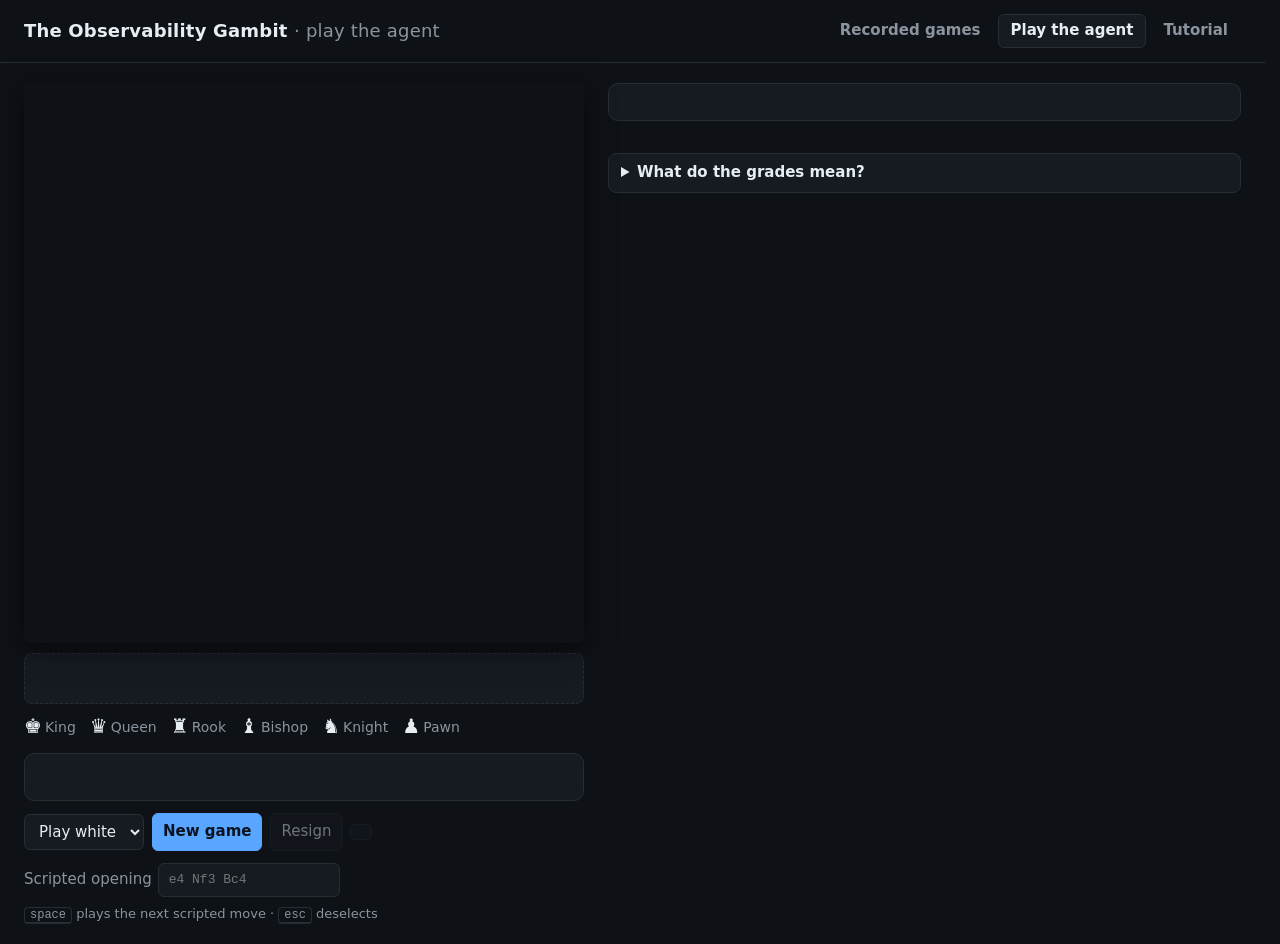
==== commit 42b40cd4: "Add a Tutorial tab: guided walkthrough on a bundled sample game A new tutorial.html in the stage UI," ====
--- a/internal/web/static/live.html
+++ b/internal/web/static/live.html
@@ -16,6 +16,10 @@
   header { display: flex; align-items: center; gap: 12px 16px; padding: 14px 24px; border-bottom: 1px solid var(--line); flex-wrap: wrap; }
   h1 { font-size: 18px; margin: 0; letter-spacing: .2px; }
   h1 span { color: var(--muted); font-weight: 400; }
+  nav.tabs { display: flex; gap: 4px; flex-wrap: wrap; }
+  nav.tabs a { color: var(--muted); text-decoration: none; font-weight: 600; padding: 5px 12px; border-radius: 6px; border: 1px solid transparent; }
+  nav.tabs a:hover { color: var(--text); border-color: var(--line); }
+  nav.tabs a[aria-current="page"] { color: var(--text); background: var(--panel); border-color: var(--line); }
   select, button, input[type=text] { background: var(--panel); color: var(--text); border: 1px solid var(--line); border-radius: 6px; padding: 7px 10px; font: inherit; }
   button, select { cursor: pointer; }
   button:hover:not(:disabled), select:hover { border-color: var(--accent); }
@@ -48,6 +52,7 @@
   .pc.w { color: #fff; text-shadow: 0 0 2px #000, 0 0 2px #000, 0 1px 3px #000c; }
   .pc.b { color: #111; text-shadow: 0 0 2px #fff6; }
   .coord { position: absolute; font-size: 11px; color: #0007; left: 3px; top: 1px; font-weight: 600; }
+  .coord.file { left: auto; top: auto; right: 3px; bottom: 1px; }
   #board.locked .sq { cursor: default; }
   #promo { position: absolute; inset: 0; z-index: 10; display: flex; align-items: center; justify-content: center; gap: 10px; background: #0b122088; }
   #promo[hidden] { display: none; }
@@ -76,6 +81,11 @@
   .coach p { margin: 8px 0 0; }
   .coach .better { font-size: 17px; }
   .coach .cost { font-weight: 600; }
+  .coachsay { margin-top: 10px; padding-top: 10px; border-top: 1px dashed var(--line); }
+  .coachsay p { margin: 6px 0 0; }
+  .coachsay .says { font-size: 13px; color: var(--muted); text-transform: uppercase; letter-spacing: .5px; margin-right: 6px; }
+  .coachsay .thinking { color: var(--muted); animation: pulse 1.4s ease-in-out infinite; }
+  .coachsay button.ask { margin-top: 8px; }
   .gradeNote { margin: 6px 0 0; color: var(--muted); font-size: 14px; }
   details.legend { margin-top: 14px; border: 1px solid var(--line); border-radius: 8px; padding: 8px 12px; background: var(--panel); }
   details.legend summary { cursor: pointer; font-weight: 600; }
@@ -133,7 +143,11 @@
   <h1>The Observability Gambit <span>· play the agent</span></h1>
   <span id="modelBadge" class="muted"></span>
   <span id="mockBadge" class="badge mock" hidden>Mock model · not a result</span>
-  <a class="link spacer" href="index.html">Recorded games ▸</a>
+  <nav class="tabs spacer" aria-label="Views">
+    <a href="index.html">Recorded games</a>
+    <a href="live.html" aria-current="page">Play the agent</a>
+    <a href="tutorial.html">Tutorial</a>
+  </nav>
 </header>
 <div id="conn" role="alert" hidden></div>
 
@@ -174,7 +188,7 @@
 const START = "rnbqkbnr/pppppppp/8/8/8/8/PPPPPPPP/RNBQKBNR w KQkq - 0 1";
 const GLYPH = { k: "♚", q: "♛", r: "♜", b: "♝", n: "♞", p: "♟" };
 const CLASS_COLOR = { best: "var(--best)", good: "var(--good)", inaccuracy: "var(--inaccuracy)", mistake: "var(--mistake)", blunder: "var(--blunder)" };
-const EVENTS = ["game_started", "human_turn", "human_moved", "human_graded", "agent_thinking", "agent_progress", "agent_moved", "agent_graded", "game_over", "game_saved", "notice", "error"];
+const EVENTS = ["game_started", "human_turn", "human_moved", "human_graded", "agent_thinking", "agent_progress", "agent_moved", "agent_graded", "coach_thinking", "coach_comment", "coach_unavailable", "game_over", "game_saved", "notice", "error"];
 // What each grade means, for someone who has never played chess.
 const GRADE_INFO = {
   best: ["Best move", "The strongest move Stockfish could find."],
@@ -209,7 +223,7 @@
 
 function fresh() {
   return { id: null, humanColor: "white", agentColor: "black", fen: START, legal: {}, myTurn: false, sel: null, last: null,
-           plies: [], agent: {}, human: {}, graded: {}, coachPly: null, coachPicked: null, hover: null, pin: null, thinking: null, follow: true, picked: null, hint: null, scripted: "",
+           plies: [], agent: {}, human: {}, graded: {}, coach: {}, coachPly: null, coachPicked: null, hover: null, pin: null, thinking: null, follow: true, picked: null, hint: null, scripted: "",
            over: null, saved: null, error: null, timeoutMS: 0, sending: false };
 }
 
@@ -322,6 +336,10 @@
       if (S.agent[d.ply]) S.agent[d.ply].grade = d;
       S.graded[d.ply] = Date.now();
       break;
+    case "coach_thinking": coachSet(d.ply, d.kind, { state: "thinking" }); break;
+    case "coach_comment": coachSet(d.ply, d.kind, { state: "done", text: d.text }); break;
+    // A comment nobody asked for simply does not appear; an answer somebody asked for says so.
+    case "coach_unavailable": coachSet(d.ply, d.kind, d.kind === "why" ? { state: "failed" } : null); break;
     case "game_over": S.over = d; S.myTurn = false; S.thinking = null; S.hint = null; S.scripted = ""; break;
     case "game_saved": S.saved = d; if (es) es.close(); showConn(""); break;
     case "notice": toast(d.message, d.level === "info" ? "info" : ""); break;
@@ -329,6 +347,42 @@
   }
   render();
 }
+
+// ---------- the coach ----------
+
+function coachSet(ply, kind, v) {
+  const c = (S.coach[ply] ||= {});
+  if (v) c[kind] = v; else delete c[kind];
+}
+
+// What the coach said about a move, and the button that asks it why. A move can be asked about once it has its grade.
+function coachHTML(ply, graded) {
+  if (!live.info || !live.info.coach) return "";
+  const c = S.coach[ply] || {};
+  const say = (m) => m.state === "thinking" ? `<p class="thinking">The coach is thinking…</p>`
+    : m.state === "failed" ? `<p class="gradeNote">The coach could not answer this time. You can ask again.</p>`
+    : `<p><span class="says">Coach</span>${esc(m.text)}</p>`;
+  let h = "";
+  if (c.comment) h += say(c.comment);
+  if (c.why) h += say(c.why);
+  const asked = c.why && c.why.state !== "failed";
+  if (graded && !asked) h += `<button class="ask" data-ply="${ply}" title="The coach explains this move in plain words, using what Stockfish found">Ask the coach why</button>`;
+  return h ? `<div class="coachsay" aria-live="polite">${h}</div>` : "";
+}
+
+async function askCoach(ply) {
+  coachSet(ply, "why", { state: "thinking" }); render();
+  try { await api("api/live/coach", { id: S.id, ply }); }
+  catch (e) {
+    coachSet(ply, "why", null); render();
+    toast(e.status === 409 ? e.message : e.status === 429 ? "The coach is busy. Try again in a moment." : "The coach is not available: " + e.message);
+  }
+}
+
+document.addEventListener("click", e => {
+  const b = e.target.closest && e.target.closest("button.ask");
+  if (b && S.id) askCoach(+b.dataset.ply);
+});
 
 // ---------- board ----------
 
@@ -357,6 +411,7 @@
       if (S.myTurn && isMine(c) && S.legal[sq]) cls.push("mine", "can");
       let inner = "";
       if (vf === 0) inner += `<span class="coord">${8 - r}</span>`;
+      if (vr === 7) inner += `<span class="coord file">${"abcdefgh"[f]}</span>`;
       if (c !== ".") inner += `<span class="pc ${c === c.toUpperCase() ? "w" : "b"}">${GLYPH[c.toLowerCase()]}︎</span>`;
       const label = c === "." ? sq : `${c === c.toUpperCase() ? "White" : "Black"} ${PIECE_NAME[c.toLowerCase()].toLowerCase()} on ${sq}`;
       html.push(`<div class="${cls.join(" ")}" data-sq="${sq}" role="button" aria-label="${label}"${c === "." ? "" : ` title="${label}"`}>${inner}</div>`);
@@ -535,6 +590,7 @@
     ${a.finish_length ? chip("finish", "length", true) : ""}${a.fallback && !a.timed_out ? chip("fallback", "random move", true) : ""}
     ${chip("legal moves", a.legal_move_count)}</div>`;
   if (a.reasoning) h += `<div class="reasoning">${esc(a.reasoning)}</div>`;
+  h += coachHTML(ply, !!g);
   p.innerHTML = h;
 }
 
@@ -591,6 +647,7 @@
     html += `<p class="gradeNote">${esc(GRADE_INFO[g.class][1])}</p>`;
     if (["inaccuracy", "mistake", "blunder"].includes(g.class)) html += `<p>${betterMoveHTML(g, "Your")}</p>`;
   } else if (g) html += `<p class="gradeNote">Stockfish could not grade this move. The game goes on.</p>`;
+  html += coachHTML(ply, ok);
   el.innerHTML = html;
 }
 
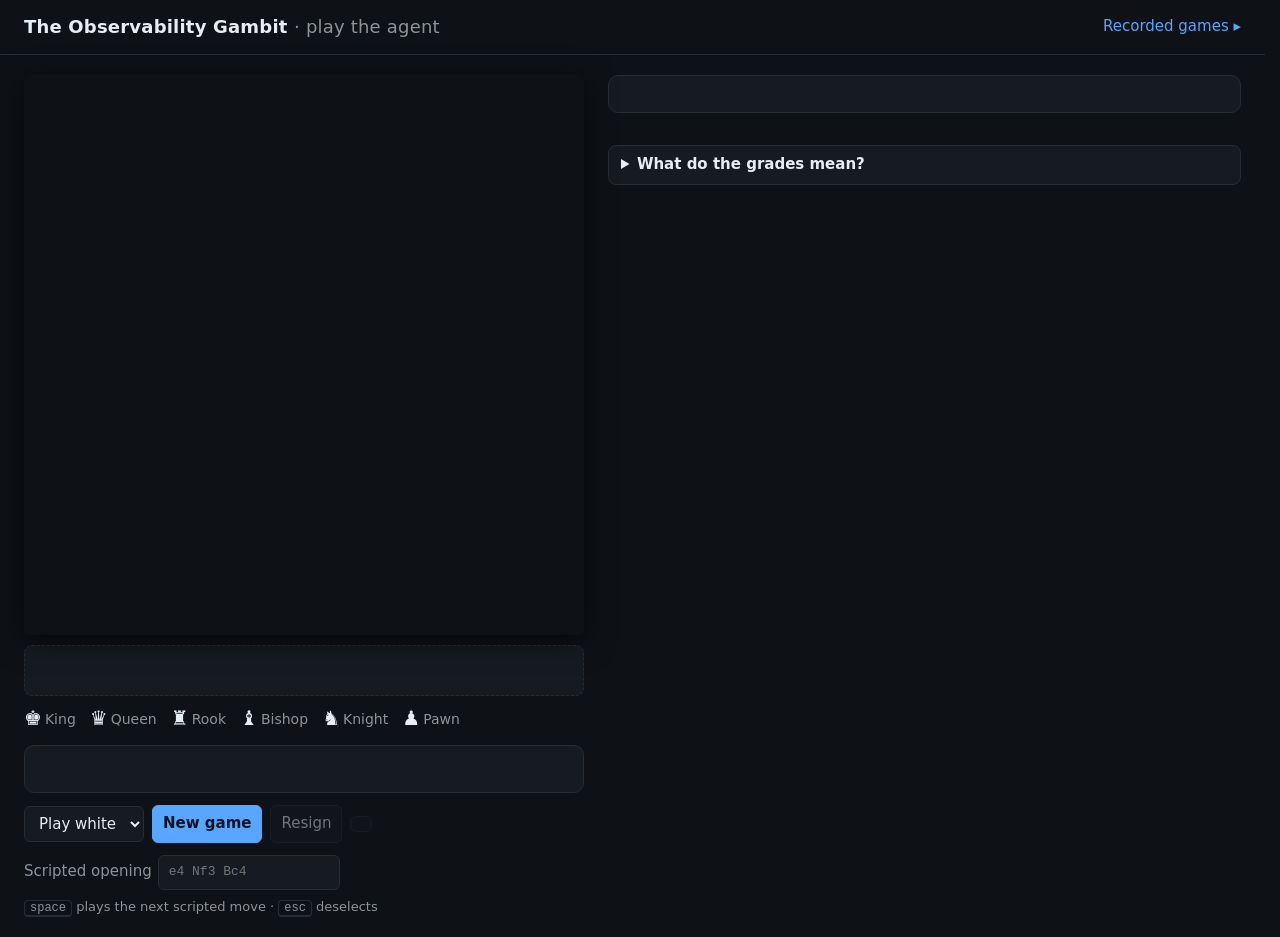
==== commit 88d6765a: "no-mistakes(review): Use per-move trace link time windows; raise Tempo retention" ====
--- a/internal/web/static/live.html
+++ b/internal/web/static/live.html
@@ -16,10 +16,6 @@
   header { display: flex; align-items: center; gap: 12px 16px; padding: 14px 24px; border-bottom: 1px solid var(--line); flex-wrap: wrap; }
   h1 { font-size: 18px; margin: 0; letter-spacing: .2px; }
   h1 span { color: var(--muted); font-weight: 400; }
-  nav.tabs { display: flex; gap: 4px; flex-wrap: wrap; }
-  nav.tabs a { color: var(--muted); text-decoration: none; font-weight: 600; padding: 5px 12px; border-radius: 6px; border: 1px solid transparent; }
-  nav.tabs a:hover { color: var(--text); border-color: var(--line); }
-  nav.tabs a[aria-current="page"] { color: var(--text); background: var(--panel); border-color: var(--line); }
   select, button, input[type=text] { background: var(--panel); color: var(--text); border: 1px solid var(--line); border-radius: 6px; padding: 7px 10px; font: inherit; }
   button, select { cursor: pointer; }
   button:hover:not(:disabled), select:hover { border-color: var(--accent); }
@@ -143,11 +139,7 @@
   <h1>The Observability Gambit <span>· play the agent</span></h1>
   <span id="modelBadge" class="muted"></span>
   <span id="mockBadge" class="badge mock" hidden>Mock model · not a result</span>
-  <nav class="tabs spacer" aria-label="Views">
-    <a href="index.html">Recorded games</a>
-    <a href="live.html" aria-current="page">Play the agent</a>
-    <a href="tutorial.html">Tutorial</a>
-  </nav>
+  <a class="link spacer" href="index.html">Recorded games ▸</a>
 </header>
 <div id="conn" role="alert" hidden></div>
 
@@ -223,7 +215,7 @@
 
 function fresh() {
   return { id: null, humanColor: "white", agentColor: "black", fen: START, legal: {}, myTurn: false, sel: null, last: null,
-           plies: [], agent: {}, human: {}, graded: {}, coach: {}, coachPly: null, coachPicked: null, hover: null, pin: null, thinking: null, follow: true, picked: null, hint: null, scripted: "",
+           plies: [], agent: {}, moveStart: {}, human: {}, graded: {}, coach: {}, coachPly: null, coachPicked: null, hover: null, pin: null, thinking: null, follow: true, picked: null, hint: null, scripted: "",
            over: null, saved: null, error: null, timeoutMS: 0, sending: false };
 }
 
@@ -322,6 +314,7 @@
       if (S.human[d.ply]) S.human[d.ply].grade = d.failed ? { failed: true } : d;
       break;
     case "agent_thinking":
+      S.moveStart[d.ply] = d.started_ms;
       S.thinking = { ply: d.ply, trace_id: d.trace_id, started: d.started_ms, timeout: d.timeout_ms, chat_calls: 0, tool_calls: 0, input_tokens: 0, output_tokens: 0, illegal_attempts: 0 };
       S.myTurn = false; S.follow = true; S.picked = null;
       break;
@@ -548,7 +541,8 @@
   const a = S.agent[ply];
   if (!a || !cfg.trace_url) return "";
   const delay = live.trace_delay_ms || 0;
-  const href = cfg.trace_url.replace("{trace_id}", a.trace_id);
+  const at = Number.isFinite(S.moveStart[ply]) ? S.moveStart[ply] : Date.now();
+  const href = cfg.trace_url.replace("{trace_id}", a.trace_id).replace("{from}", at - 3600e3).replace("{to}", at + 3 * 3600e3);
   const since = S.graded[ply];
   const wait = since ? Math.max(0, since + delay - Date.now()) : delay;
   if (!since || wait > 0) return `<span class="trace wait">Open trace · ready in ~${Math.ceil(wait / 1000)}s</span>`;
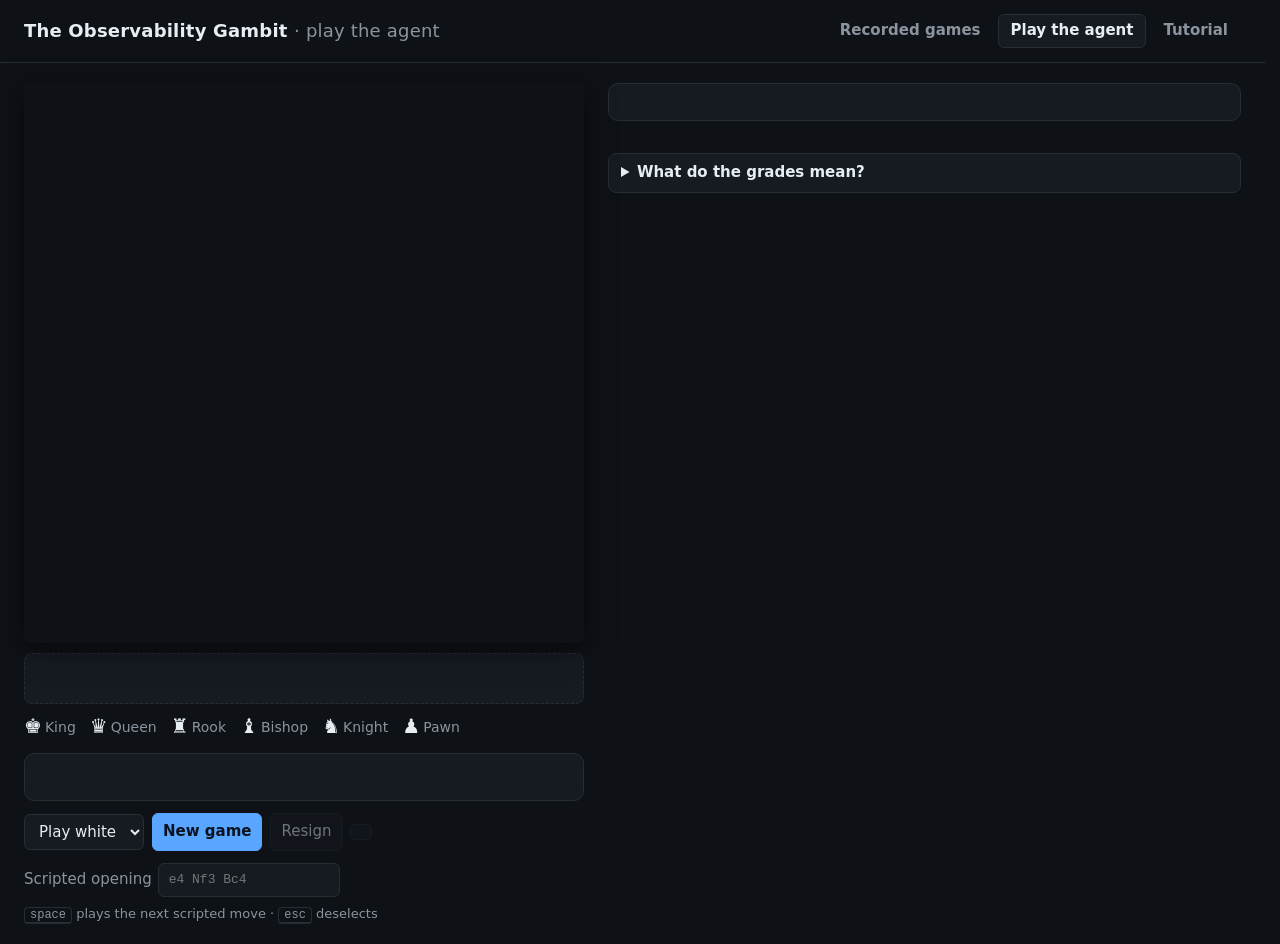
==== commit aa49a8ab: "feat(web): add Tutorial tab with guided walkthrough (#9) * Add a Tutorial tab: guided walkthrough on" ====
--- a/internal/web/static/live.html
+++ b/internal/web/static/live.html
@@ -16,6 +16,10 @@
   header { display: flex; align-items: center; gap: 12px 16px; padding: 14px 24px; border-bottom: 1px solid var(--line); flex-wrap: wrap; }
   h1 { font-size: 18px; margin: 0; letter-spacing: .2px; }
   h1 span { color: var(--muted); font-weight: 400; }
+  nav.tabs { display: flex; gap: 4px; flex-wrap: wrap; }
+  nav.tabs a { color: var(--muted); text-decoration: none; font-weight: 600; padding: 5px 12px; border-radius: 6px; border: 1px solid transparent; }
+  nav.tabs a:hover { color: var(--text); border-color: var(--line); }
+  nav.tabs a[aria-current="page"] { color: var(--text); background: var(--panel); border-color: var(--line); }
   select, button, input[type=text] { background: var(--panel); color: var(--text); border: 1px solid var(--line); border-radius: 6px; padding: 7px 10px; font: inherit; }
   button, select { cursor: pointer; }
   button:hover:not(:disabled), select:hover { border-color: var(--accent); }
@@ -139,7 +143,11 @@
   <h1>The Observability Gambit <span>· play the agent</span></h1>
   <span id="modelBadge" class="muted"></span>
   <span id="mockBadge" class="badge mock" hidden>Mock model · not a result</span>
-  <a class="link spacer" href="index.html">Recorded games ▸</a>
+  <nav class="tabs spacer" aria-label="Views">
+    <a href="index.html">Recorded games</a>
+    <a href="live.html" aria-current="page">Play the agent</a>
+    <a href="tutorial.html">Tutorial</a>
+  </nav>
 </header>
 <div id="conn" role="alert" hidden></div>
 
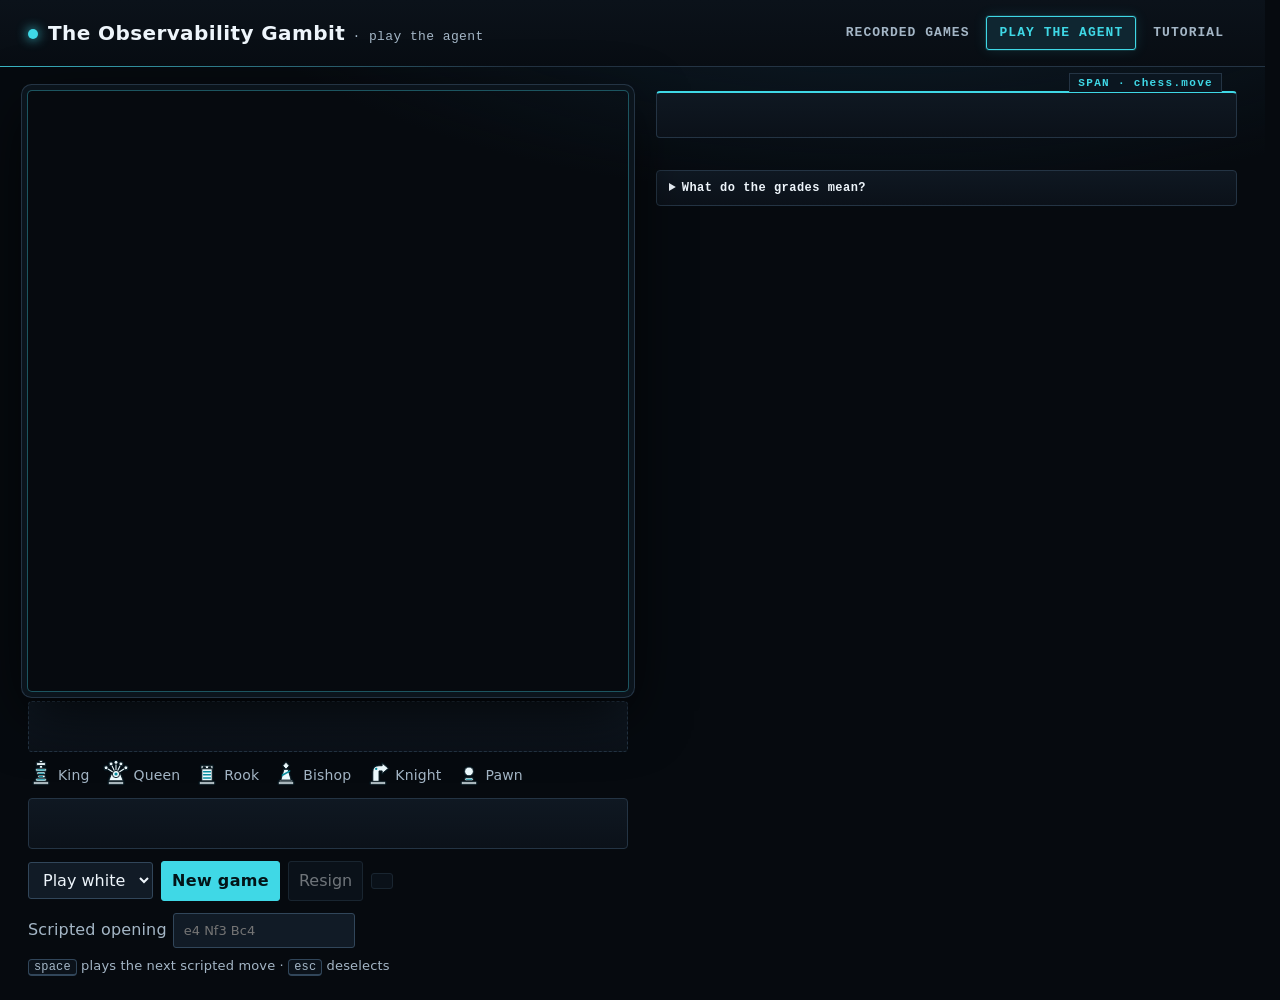
==== commit a0cca516: "feat(web): Trace pieces and Control room look Replace the Unicode glyph pieces with bundled SVG Trac" ====
--- a/internal/web/static/live.html
+++ b/internal/web/static/live.html
@@ -48,9 +48,6 @@
   .sq.hint::before { content: ""; position: absolute; inset: 3px; border: 4px solid var(--accent); border-radius: 4px; z-index: 2; animation: pulse 1.4s ease-in-out infinite; }
   @keyframes pulse { 50% { opacity: .25; } }
   @media (prefers-reduced-motion: reduce) { .sq.hint::before { animation: none; } }
-  .pc { position: relative; z-index: 1; line-height: 1; }
-  .pc.w { color: #fff; text-shadow: 0 0 2px #000, 0 0 2px #000, 0 1px 3px #000c; }
-  .pc.b { color: #111; text-shadow: 0 0 2px #fff6; }
   .coord { position: absolute; font-size: 11px; color: #0007; left: 3px; top: 1px; font-weight: 600; }
   .coord.file { left: auto; top: auto; right: 3px; bottom: 1px; }
   #board.locked .sq { cursor: default; }
@@ -137,6 +134,8 @@
   #conn[hidden] { display: none; }
   kbd { border: 1px solid var(--line); border-bottom-width: 2px; border-radius: 4px; padding: 0 5px; font-size: 12px; color: var(--muted); }
 </style>
+<link rel="stylesheet" href="og.css">
+<script src="og.js"></script>
 </head>
 <body>
 <header>
@@ -156,7 +155,7 @@
     <div id="board" aria-label="Chess board" class="locked"><div id="promo" hidden></div></div>
     <div id="tip" class="tip" aria-live="polite"></div>
     <div class="pkey" aria-label="What the pieces are called">
-      <span><b>♚</b>King</span><span><b>♛</b>Queen</span><span><b>♜</b>Rook</span><span><b>♝</b>Bishop</span><span><b>♞</b>Knight</span><span><b>♟</b>Pawn</span>
+      <span><b><img src="pieces/wK.svg" alt="" width="26" height="26"></b>King</span><span><b><img src="pieces/wQ.svg" alt="" width="26" height="26"></b>Queen</span><span><b><img src="pieces/wR.svg" alt="" width="26" height="26"></b>Rook</span><span><b><img src="pieces/wB.svg" alt="" width="26" height="26"></b>Bishop</span><span><b><img src="pieces/wN.svg" alt="" width="26" height="26"></b>Knight</span><span><b><img src="pieces/wP.svg" alt="" width="26" height="26"></b>Pawn</span>
     </div>
     <div id="status" class="status" role="status" aria-live="polite"></div>
     <div id="coach" class="coach" aria-live="polite" hidden></div>
@@ -186,7 +185,6 @@
 
 <script>
 const START = "rnbqkbnr/pppppppp/8/8/8/8/PPPPPPPP/RNBQKBNR w KQkq - 0 1";
-const GLYPH = { k: "♚", q: "♛", r: "♜", b: "♝", n: "♞", p: "♟" };
 const CLASS_COLOR = { best: "var(--best)", good: "var(--good)", inaccuracy: "var(--inaccuracy)", mistake: "var(--mistake)", blunder: "var(--blunder)" };
 const EVENTS = ["game_started", "human_turn", "human_moved", "human_graded", "agent_thinking", "agent_progress", "agent_moved", "agent_graded", "coach_thinking", "coach_comment", "coach_unavailable", "game_over", "game_saved", "notice", "error"];
 // What each grade means, for someone who has never played chess.
@@ -208,11 +206,11 @@
 const gradeTitle = (cls) => GRADE_INFO[cls] ? `${GRADE_INFO[cls][0]}: ${GRADE_INFO[cls][1]}` : "";
 // "Nh3" -> "n", "exd5" -> "p", "O-O" -> "k": the piece a move in notation belongs to.
 const sanPiece = (san) => /^O-O/.test(san) ? "k" : /^[KQRBN]/.test(san) ? san[0].toLowerCase() : "p";
-const sanGlyph = (san) => GLYPH[sanPiece(san)];
+const sanGlyph = (san) => `<span class="pg">${OG.img("w", sanPiece(san), "pg-img")}</span>`;
 // A move as markup: piece symbol + notation, which shows its plain-language reading and squares on hover, focus or tap.
 function mvHTML(san, ex, extra) {
   const a = ex ? ` data-from="${esc(ex.from)}" data-to="${esc(ex.to)}" data-text="${esc(ex.text)}" title="${esc(ex.text)}"` : "";
-  return `<span class="mv"${a}${extra || ""}><span class="pg">${sanGlyph(san)}︎</span>${esc(san)}</span>`;
+  return `<span class="mv"${a}${extra || ""}>${sanGlyph(san)}${esc(san)}</span>`;
 }
 const $ = (s) => document.querySelector(s);
 const esc = (s) => String(s ?? "").replace(/[&<>"]/g, c => ({ "&": "&amp;", "<": "&lt;", ">": "&gt;", '"': "&quot;" }[c]));
@@ -396,6 +394,7 @@
   const rows = S.fen.split(" ")[0].split("/");
   const lastSq = S.last ? [S.last.slice(0, 2), S.last.slice(2, 4)] : [];
   const targets = S.sel ? (S.legal[S.sel] || []).map(u => u.slice(2, 4)) : [];
+  const checkSq = S.plies.length ? OG.checkSquare(S.fen, S.plies[S.plies.length - 1].san) : null;
   const hint = S.myTurn && S.hint ? [S.hint.slice(0, 2), S.hint.slice(2, 4)] : [];
   const html = [];
   for (let vr = 0; vr < 8; vr++) {
@@ -409,11 +408,13 @@
       if (S.sel === sq) cls.push("sel");
       if (targets.includes(sq)) cls.push("target", c !== "." ? "cap" : "x");
       if (hint.includes(sq)) cls.push("hint");
+      if (sq === checkSq) cls.push("check");
       if (S.myTurn && isMine(c) && S.legal[sq]) cls.push("mine", "can");
       let inner = "";
       if (vf === 0) inner += `<span class="coord">${8 - r}</span>`;
       if (vr === 7) inner += `<span class="coord file">${"abcdefgh"[f]}</span>`;
-      if (c !== ".") inner += `<span class="pc ${c === c.toUpperCase() ? "w" : "b"}">${GLYPH[c.toLowerCase()]}︎</span>`;
+      if (c !== ".") inner += OG.pc(c);
+      if (cls.includes("check")) inner += OG.tag("CHECK", "top");
       const label = c === "." ? sq : `${c === c.toUpperCase() ? "White" : "Black"} ${PIECE_NAME[c.toLowerCase()].toLowerCase()} on ${sq}`;
       html.push(`<div class="${cls.join(" ")}" data-sq="${sq}" role="button" aria-label="${label}"${c === "." ? "" : ` title="${label}"`}>${inner}</div>`);
     }
@@ -488,7 +489,7 @@
 function askPromotion(from, to, moves) {
   const p = $("#promo");
   const white = S.humanColor === "white";
-  p.innerHTML = moves.map(u => `<button data-u="${u}" aria-label="Promote to a ${PIECE_NAME[u[4]].toLowerCase()}"><span class="pc ${white ? "w" : "b"}">${GLYPH[u[4]]}</span><span class="pn">${PIECE_NAME[u[4]]}</span></button>`).join("");
+  p.innerHTML = moves.map(u => `<button data-u="${u}" aria-label="Promote to a ${PIECE_NAME[u[4]].toLowerCase()}">${OG.pc(white ? u[4].toUpperCase() : u[4])}<span class="pn">${PIECE_NAME[u[4]]}</span></button>`).join("");
   p.hidden = false;
   p.querySelectorAll("button").forEach(b => b.onclick = (e) => { e.stopPropagation(); p.hidden = true; send(b.dataset.u); });
 }
@@ -577,7 +578,7 @@
   }
   const g = a.grade;
   let h = `<div class="movehead"><div class="san">${a.move_number}${a.color === "black" ? "…" : "."} ${mvHTML(a.san, a.explain)}</div>
-    ${g ? `<span class="cls" style="background:${CLASS_COLOR[g.class]}" title="${esc(gradeTitle(g.class))}">${esc(g.class)}</span>` : `<span class="cls pending">grading…</span>`}
+    ${g ? `<span class="cls" data-g="${g.class}" style="background:${CLASS_COLOR[g.class]}" title="${esc(gradeTitle(g.class))}">${esc(g.class)}</span>` : `<span class="cls pending">grading…</span>`}
     <span class="who">agent · ${esc(S.model || live.info.model)}</span><span style="margin-left:auto" id="traceSlot">${traceSlot(ply)}</span></div>`;
   if (a.timed_out) h += `<div class="callout bad"><b>Timed out.</b> The agent did not answer within ${(S.timeoutMS / 1000).toFixed(0)}s, so a random legal move was played. The trace is flagged <code>error.type=timeout</code>.</div>`;
   else if (a.fallback) h += `<div class="callout"><b>Fallback move.</b> The agent never produced a legal move, so a random one was played.</div>`;
@@ -611,7 +612,7 @@
       const sel = (pl.by === "agent" ? (S.picked ?? lastAgentPly()) === pl.ply && !S.thinking : coachPly() === pl.ply) ? "sel" : "";
       const ex = pl.explain;
       const a = ex ? ` data-from="${esc(ex.from)}" data-to="${esc(ex.to)}" data-text="${esc(ex.text)}" title="${esc(ex.text)}" aria-label="${esc(ex.text)}"` : "";
-      return `<button class="${pl.by} ${sel}" data-ply="${pl.ply}" data-by="${pl.by}"${a}>${dot}<span class="pg">${sanGlyph(pl.san)}︎</span>${esc(pl.san)}</button>`;
+      return `<button class="${pl.by} ${sel}" data-ply="${pl.ply}" data-by="${pl.by}"${a}>${dot}${sanGlyph(pl.san)}${esc(pl.san)}</button>`;
     };
     rows.push(`<span class="n">${i / 2 + 1}.</span>${cell(S.plies[i])}${cell(S.plies[i + 1])}`);
   }
@@ -629,7 +630,7 @@
 function betterMoveHTML(g, whose) {
   const c = g.coach, lost = Math.round(g.win_pct_lost || 0);
   let h = "";
-  if (c) h += `<span class="better">A better move was <b style="color:var(--text)" data-from="${esc(c.best.from)}" data-to="${esc(c.best.to)}" data-text="${esc(c.best.text)}" title="${esc(c.best.text)}" tabindex="0">${sanGlyph(c.best_san)}︎ ${esc(c.best_san)}</b> (${esc(c.best.text.replace(/\. .*$/, ""))}).</span> `;
+  if (c) h += `<span class="better">A better move was <b style="color:var(--text)" data-from="${esc(c.best.from)}" data-to="${esc(c.best.to)}" data-text="${esc(c.best.text)}" title="${esc(c.best.text)}" tabindex="0">${sanGlyph(c.best_san)}${esc(c.best_san)}</b> (${esc(c.best.text.replace(/\. .*$/, ""))}).</span> `;
   if (c && c.advice) h += `<span style="color:var(--text)">${esc(c.advice)}</span> `;
   h += `<span class="cost" style="color:var(--text)">${whose} move cost about ${lost < 1 ? "less than 1" : lost}% of ${whose === "Your" ? "your" : "its"} winning chance.</span>`;
   return h;
@@ -643,7 +644,7 @@
   el.style.borderLeftColor = ok ? CLASS_COLOR[g.class] : "var(--muted)";
   const n = Math.ceil(ply / 2);
   let html = `<div class="head"><span class="title">Your move ${n}</span><span class="what">${mvHTML(h.san, h.explain)}</span>
-    ${ok ? `<span class="cls" style="background:${CLASS_COLOR[g.class]}" title="${esc(gradeTitle(g.class))}">${esc(GRADE_INFO[g.class][0])}</span>` : g ? "" : `<span class="cls pending">grading…</span>`}</div>`;
+    ${ok ? `<span class="cls" data-g="${g.class}" style="background:${CLASS_COLOR[g.class]}" title="${esc(gradeTitle(g.class))}">${esc(GRADE_INFO[g.class][0])}</span>` : g ? "" : `<span class="cls pending">grading…</span>`}</div>`;
   if (h.explain) html += `<p>${esc(h.explain.text)}.</p>`;
   if (ok) {
     html += `<p class="gradeNote">${esc(GRADE_INFO[g.class][1])}</p>`;
--- a/internal/web/static/og.css
+++ b/internal/web/static/og.css
@@ -0,0 +1,139 @@
+/* Control room look + Trace pieces: shared by index.html, live.html and tutorial.html.
+   Loaded after each page's own <style>, so it sets the palette (CSS variables) and the look.
+   Dark slate, cyan accent, monospace numerals, glow on alerts. Colour is never the only signal:
+   grade pills carry a shape, blunder and check carry a word on the square. */
+/* Direction A · "Control room": dark instrument-panel look for a projector.
+   Colour-blind-safe (Okabe-Ito) grades, redundant shape cues, big tabular numerals. */
+:root {
+  --bg: #060a0f; --panel: #0d141c; --panel2: #111b26; --line: #243444; --text: #eef5fb; --muted: #a4b6c6;
+  --light-sq: #c9d6dc; --dark-sq: #5f8092; --accent: #3fd8e6; --accent-ink: #031418;
+  --best: #2fd6a0; --good: #6cc6f2; --inaccuracy: #f3e24b; --mistake: #f5a623; --blunder: #ff6b3d;
+  --risk: #3fd8e6; --risk2: #d6a2ff;
+  --ui: "Inter", ui-sans-serif, system-ui, -apple-system, "Segoe UI", "Hiragino Sans", "Hiragino Kaku Gothic ProN", "Yu Gothic UI", "Meiryo", "Noto Sans JP", sans-serif;
+  --mono: "JetBrains Mono", "SF Mono", ui-monospace, Menlo, Consolas, "Noto Sans Mono CJK JP", "Osaka-Mono", monospace;
+}
+html { background: var(--bg); }
+body { font: 16px/1.5 var(--ui); font-feature-settings: "palt"; letter-spacing: .01em;
+  background: radial-gradient(1200px 500px at 70% -10%, #0f2230 0%, transparent 60%), var(--bg); }
+code, kbd, .reasoning, .tree, .traceid { font-family: var(--mono) !important; }
+
+header { padding: 16px 28px; border-bottom: 1px solid var(--line); background: linear-gradient(#0b121a, #080d13); position: relative; }
+header::after { content: ""; position: absolute; left: 0; right: 0; bottom: -1px; height: 1px; background: linear-gradient(90deg, var(--accent), transparent 40%); opacity: .8; }
+h1 { font-size: 20px; font-weight: 700; letter-spacing: .02em; }
+h1::before { content: ""; display: inline-block; width: 10px; height: 10px; border-radius: 50%; background: var(--accent); margin-right: 10px; box-shadow: 0 0 12px var(--accent); vertical-align: 1px; }
+h1 span { font-family: var(--mono); font-size: 13px; color: var(--muted); }
+nav.tabs a { font-family: var(--mono); font-size: 13px; text-transform: uppercase; letter-spacing: .08em; border-radius: 3px; padding: 6px 12px; }
+nav.tabs a[aria-current="page"] { background: #0f2631; border-color: var(--accent); color: var(--accent); box-shadow: 0 0 0 1px #3fd8e622, 0 0 14px #3fd8e622; }
+.badge { border-radius: 3px; font-family: var(--mono); letter-spacing: .08em; }
+.mock { background: #3b2410; color: #ffc27a; border: 1px solid #f5a62366; }
+select, button, input[type=text] { border-radius: 3px; background: var(--panel2); border-color: #31465a; font-family: var(--ui); }
+button.primary, a.btn.primary { background: var(--accent); color: var(--accent-ink); border-color: var(--accent); font-weight: 700; letter-spacing: .02em; }
+button:hover:not(:disabled), select:hover { border-color: var(--accent); box-shadow: 0 0 0 1px #3fd8e655; }
+:focus-visible { outline: 3px solid var(--accent) !important; outline-offset: 2px; }
+main { gap: 28px; padding: 24px 28px; grid-template-columns: min(600px, 100%) minmax(0, 1fr); }
+
+/* board: calm slate squares, glowing instrument frame */
+#board { border-radius: 4px; box-shadow: 0 0 0 1px #3fd8e655, 0 0 0 6px #0b141c, 0 0 0 7px #243444, 0 20px 60px #000c; }
+.coord { color: #0b1620cc; font-family: var(--mono); font-size: 12px; font-weight: 700; }
+.sq.last::after { background: #3fd8e655; box-shadow: inset 0 0 0 3px #3fd8e6cc; }
+.sq.blunder::after { background: #ff6b3d77; box-shadow: inset 0 0 0 3px #ff6b3d, 0 0 18px #ff6b3d99; }
+.sq.best::before { border: 4px dashed var(--best); border-radius: 6px; inset: 4px; box-shadow: 0 0 14px var(--best), inset 0 0 14px #2fd6a055; }
+.sq.sel::after { background: #3fd8e688; }
+.sq.hl-from { box-shadow: inset 0 0 0 5px #6cc6f2; }
+.sq.hl-to { box-shadow: inset 0 0 0 5px #f5a623; background-image: linear-gradient(#f5a62344, #f5a62344); }
+.sq.target::before { background: #031418aa; }
+.sq.target.cap::before { border-color: #031418aa; }
+.sq.hint::before { border-color: var(--accent); }
+
+/* panels as instrument modules */
+.panel, .status, .coach, details.legend, .tip { background: linear-gradient(#0f1822, #0b1119); border-radius: 4px; border-color: var(--line); }
+.panel { padding: 22px; border-top: 2px solid var(--accent); position: relative; }
+.panel::before { content: "SPAN · chess.move"; position: absolute; top: -1px; right: 14px; transform: translateY(-100%); font: 600 11px var(--mono); color: var(--accent); letter-spacing: .12em; padding: 3px 8px; background: #0b1620; border: 1px solid var(--line); border-bottom: 0; }
+.movehead { gap: 14px; }
+.san { font-size: 44px; font-weight: 800; letter-spacing: -.01em; line-height: 1.1; }
+.who { font-family: var(--mono); font-size: 13px; }
+.cls { font-family: var(--mono); font-size: 13px; letter-spacing: .1em; border-radius: 3px; padding: 4px 10px; color: #04101a; }
+.cls::before { margin-right: 6px; font-weight: 900; }
+.cls.pending { color: var(--muted); }
+.meters { gap: 18px; margin: 20px 0; }
+.meter label { font-family: var(--mono); font-size: 12px; letter-spacing: .1em; color: var(--muted); }
+.bar { height: 16px; border-radius: 2px; background: #05090e; border-color: #31465a; background-image: repeating-linear-gradient(90deg, transparent 0 9.5%, #ffffff10 9.5% 10%); }
+.bar i { border-radius: 0; box-shadow: 0 0 14px currentColor; }
+.bar b { width: 3px; background: var(--inaccuracy); opacity: 1; }
+.meter .val { font: 800 34px/1.1 var(--mono); letter-spacing: -.02em; margin-top: 6px; }
+.meter.alert .val { color: var(--blunder); text-shadow: 0 0 18px #ff6b3d77; }
+.meter.alert .bar i { background: var(--blunder); }
+.chips { gap: 8px; }
+.chip { background: #070c12; border-color: #2b3d4f; border-radius: 3px; font: 14px var(--mono); padding: 5px 9px; }
+.chip b { font-weight: 500; color: var(--muted); text-transform: uppercase; font-size: 11px; letter-spacing: .08em; }
+.chip.hot { border-color: var(--mistake); color: var(--mistake); background: #1c1306; }
+.reasoning { background: #04080c; border-color: #2b3d4f; border-left: 3px solid var(--accent); border-radius: 3px; font-size: 13.5px; color: #cfe0ec; }
+.incoming { border-radius: 3px; border: 1px solid #31465a; border-left: 4px solid var(--accent); background: #0a1219; }
+.incoming.alert { border-color: var(--blunder); border-left-color: var(--blunder); background: #2a110a; }
+.callout { border-radius: 3px; } .callout.bad { background: #2a110a; }
+.clock { font: 800 56px/1 var(--mono); color: var(--accent); text-shadow: 0 0 22px #3fd8e655; }
+.bar i { background: var(--accent); }
+.status .big { font-size: 22px; letter-spacing: .01em; }
+.status.you { border-color: var(--accent); box-shadow: 0 0 0 1px #3fd8e633, inset 0 0 30px #3fd8e610; }
+.status.think { border-color: var(--mistake); box-shadow: inset 0 0 30px #f5a62310; }
+.status.over { border-color: var(--best); }
+.status.bad { background: #2a110a; }
+.coach { border-left-width: 6px; }
+.tip.on { border-color: var(--accent); }
+.pkey b { font-weight: 700; }
+.moves { gap: 3px 8px; font-family: var(--mono); font-size: 14px; }
+.moves button { border-radius: 3px; font-family: var(--mono); }
+.moves button.sel { background: #0f2631; border-color: var(--accent); }
+.dot { border-radius: 2px; transform: rotate(45deg) scale(.9); }
+#tl { background: linear-gradient(#0b121a, #070b10); border-color: var(--line); border-radius: 4px; }
+#tl text { fill: var(--muted); font-family: var(--mono); font-size: 11.5px; }
+.legend { font-family: var(--mono); font-size: 12px; letter-spacing: .04em; }
+section.timeline { padding: 0 28px 32px; }
+a.trace, a.link { color: var(--accent); font-family: var(--mono); font-size: 13px; }
+kbd { background: #0b121a; border-color: #31465a; font-family: var(--mono); }
+#toast { border-radius: 3px; }
+#conn { font-family: var(--mono); }
+
+/* tutorial */
+.stepno { font-family: var(--mono); color: var(--accent); letter-spacing: .12em; }
+.panel h2 { font-size: 28px; letter-spacing: -.005em; }
+.tree .n { color: var(--accent); }
+.tree ul { border-left-color: #2f5060; }
+.dots button[aria-current="step"] { box-shadow: 0 0 10px var(--accent); }
+.grades .cls { min-width: 110px; }
+.callout.alert { background: #2a110a; }
+@media (prefers-reduced-motion: no-preference) {
+  .bar i, .meter .val { transition: width .35s cubic-bezier(.2,.8,.2,1), color .2s; }
+  .sq.last::after { animation: ping .6s ease-out 1; }
+  @keyframes ping { from { box-shadow: inset 0 0 0 14px #3fd8e6cc; } to { box-shadow: inset 0 0 0 3px #3fd8e6cc; } }
+}
+@media (max-width: 900px) { main { grid-template-columns: minmax(0, 1fr); padding: 16px; } .san { font-size: 36px; } .meter .val { font-size: 32px; } header { padding: 12px 16px; } .panel::before { display: none; } section.timeline { padding: 0 16px 24px; } }
+
+/* ---- pieces: bundled SVGs (pieces/*.svg); light fill + dark outline vs dark fill + light halo ---- */
+.pc { position: relative; z-index: 2; display: flex; width: 100%; height: 100%; align-items: center; justify-content: center; line-height: 0; filter: drop-shadow(0 2px 1.5px #0007); transition: transform .12s; }
+.pc .pimg { width: 92%; height: 92%; display: block; pointer-events: none; user-select: none; }
+.sq.mine.can:hover .pc, .sq.hl-from .pc { transform: translateY(-2px) scale(1.05); }
+.pg { display: inline-block; vertical-align: -4px; margin-right: 4px; line-height: 0; }
+.pg .pg-img { width: 1.35em; height: 1.35em; display: inline-block; }
+.pkey b { display: inline-block; line-height: 0; margin-right: 4px; vertical-align: -6px; }
+.pkey b img { width: 26px; height: 26px; display: block; }
+#promo .pc { width: 9cqw; height: 9cqw; }
+
+/* ---- words on squares (not colour alone) ---- */
+.sq .tag { position: absolute; left: 0; right: 0; z-index: 6; font: 800 clamp(8px, 1.6cqw, 12px)/1.5 var(--mono); text-align: center; letter-spacing: .06em; color: #000; pointer-events: none; }
+.sq .tag.bot { bottom: 0; } .sq .tag.top { top: 0; }
+.sq.blunder .tag { background: var(--blunder); }
+.sq.check .tag { background: var(--mistake); }
+.sq.check::after { content: ""; position: absolute; inset: 0; z-index: 1; background: color-mix(in srgb, var(--mistake) 35%, transparent); box-shadow: inset 0 0 0 4px var(--mistake), 0 0 18px #f5a62399; }
+
+/* ---- grade pills: word + shape ---- */
+.cls[data-g]::before { margin-right: 6px; font-weight: 900; }
+.cls[data-g=best]::before { content: "★"; } .cls[data-g=good]::before { content: "✓"; } .cls[data-g=inaccuracy]::before { content: "◆"; }
+.cls[data-g=mistake]::before { content: "▲"; } .cls[data-g=blunder]::before { content: "✕"; }
+.cls[data-g=blunder] { box-shadow: 0 0 18px #ff6b3d99; }
+.cls.pending::before { content: none; }
+@media (prefers-reduced-motion: reduce) { .pc { transition: none; } }
+
+/* long game names must not push the page wider than a phone */
+select { max-width: 100%; min-width: 0; text-overflow: ellipsis; }
+html, body { overflow-x: clip; }
